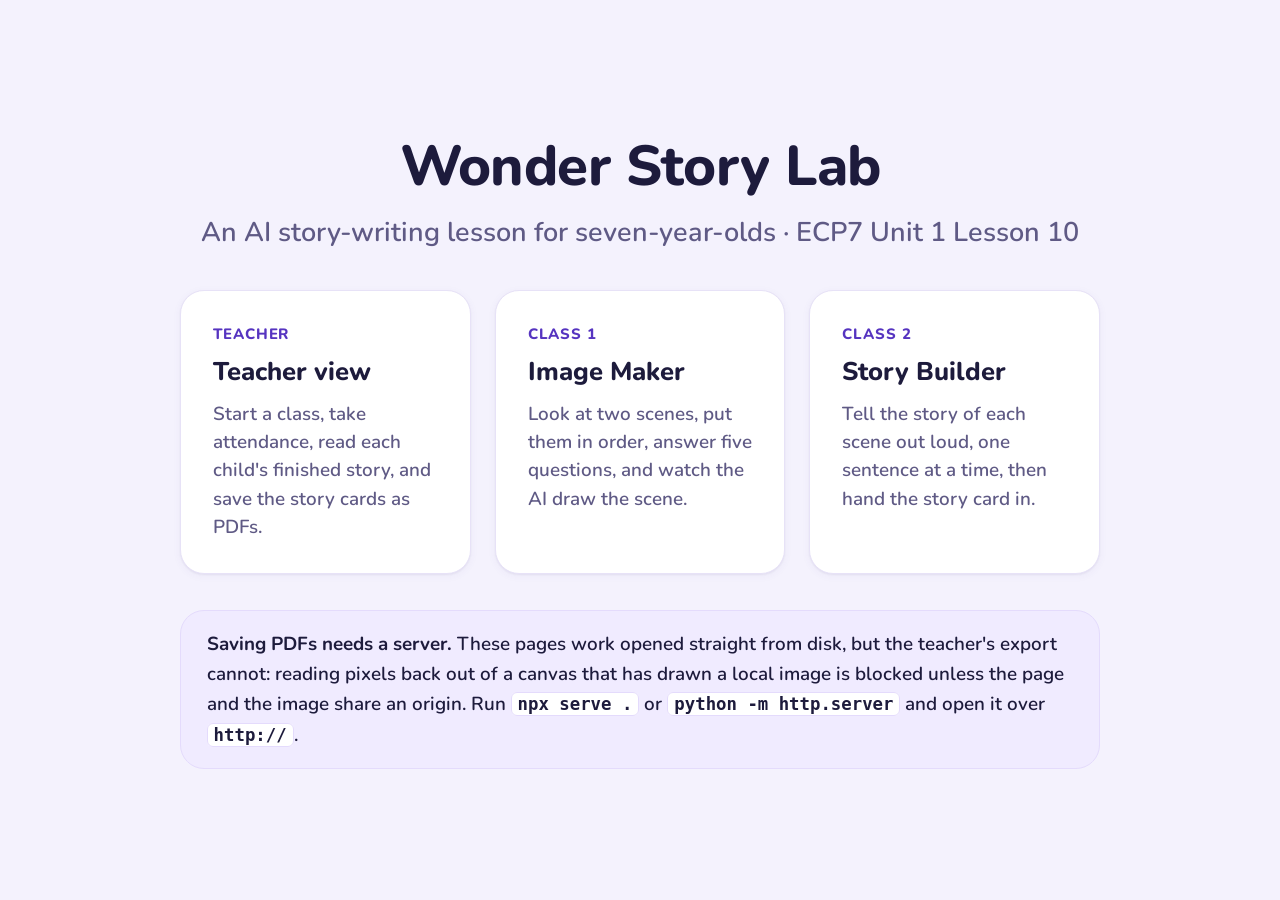
==== index.html @ 04cdf89e "Add a landing page The repository root had no index, so a static host would answer the bare URL with" ====
<!DOCTYPE html>
<html lang="en">
<head>
<meta charset="UTF-8">
<meta name="viewport" content="width=device-width, initial-scale=1, viewport-fit=cover">
<title>Wonder Story Lab</title>
<link rel="stylesheet" href="wsl-core.css">
<style>
/* A way in, not a screen of the lesson - so it keeps to the design system's
   tokens and adds nothing to it. */
.home {
  display: grid;
  place-content: center;
  gap: clamp(24px, 4vh, 44px);
  min-height: 100dvh;
  padding: clamp(28px, 5vw, 64px);
}
.home-head { text-align: center; display: grid; gap: 10px; }
.home-title {
  font-family: var(--font-display);
  font-size: clamp(34px, 4.4vw, 58px);
  font-weight: 800;
  color: var(--ink);
}
.home-sub {
  font-family: var(--font-body);
  font-size: var(--fs-read);
  font-weight: 600;
  color: var(--ink-2);
}
.home-grid {
  display: grid;
  grid-template-columns: repeat(auto-fit, minmax(min(100%, 260px), 1fr));
  gap: clamp(16px, 2vw, 24px);
  width: min(920px, 100%);
  margin-inline: auto;
}
.home-card {
  display: grid;
  align-content: start;
  gap: 8px;
  padding: clamp(22px, 2.6vw, 32px);
  border-radius: var(--r-lg);
  background: var(--surface);
  border: 1.5px solid var(--line);
  box-shadow: var(--sh-1);
  text-decoration: none;
  transition: all var(--dur-2) var(--ease);
}
.home-card:hover {
  transform: translateY(-3px);
  border-color: var(--brand);
  box-shadow: var(--sh-2), 0 0 20px rgba(124, 91, 230, .18);
}
.home-card-tag {
  font-family: var(--font-body);
  font-size: var(--fs-micro);
  font-weight: 800;
  letter-spacing: .06em;
  text-transform: uppercase;
  color: var(--brand-strong);
}
.home-card-name {
  font-family: var(--font-display);
  font-size: clamp(22px, 2vw, 28px);
  font-weight: 800;
  color: var(--ink);
}
.home-card-note {
  font-family: var(--font-body);
  font-size: var(--fs-sm);
  font-weight: 600;
  line-height: 1.5;
  color: var(--ink-2);
}
.home-note {
  width: min(920px, 100%);
  margin-inline: auto;
  padding: clamp(16px, 2vh, 22px) clamp(20px, 2vw, 28px);
  border-radius: var(--r-lg);
  background: var(--brand-soft);
  border: 1.5px solid var(--brand-tint);
  font-family: var(--font-body);
  font-size: var(--fs-sm);
  font-weight: 600;
  line-height: 1.6;
  color: var(--ink);
}
.home-note code {
  font-family: ui-monospace, "Cascadia Mono", Menlo, monospace;
  font-size: .92em;
  padding: 1px 6px;
  border-radius: 6px;
  background: var(--surface);
  border: 1px solid var(--brand-tint);
}
</style>
</head>
<body>

<main class="home">
  <header class="home-head">
    <h1 class="home-title">Wonder Story Lab</h1>
    <p class="home-sub">An AI story-writing lesson for seven-year-olds &middot; ECP7 Unit 1 Lesson 10</p>
  </header>

  <div class="home-grid">
    <a class="home-card" href="teacher.html">
      <span class="home-card-tag">Teacher</span>
      <span class="home-card-name">Teacher view</span>
      <span class="home-card-note">Start a class, take attendance, read each child's finished
        story, and save the story cards as PDFs.</span>
    </a>

    <a class="home-card" href="student.html">
      <span class="home-card-tag">Class 1</span>
      <span class="home-card-name">Image Maker</span>
      <span class="home-card-note">Look at two scenes, put them in order, answer five questions,
        and watch the AI draw the scene.</span>
    </a>

    <a class="home-card" href="student.html#storyBuilder">
      <span class="home-card-tag">Class 2</span>
      <span class="home-card-name">Story Builder</span>
      <span class="home-card-note">Tell the story of each scene out loud, one sentence at a time,
        then hand the story card in.</span>
    </a>
  </div>

  <p class="home-note">
    <strong>Saving PDFs needs a server.</strong> These pages work opened straight from
    disk, but the teacher's export cannot: reading pixels back out of a canvas that has
    drawn a local image is blocked unless the page and the image share an origin. Run
    <code>npx serve .</code> or <code>python -m http.server</code> and open it over
    <code>http://</code>.
  </p>
</main>

</body>
</html>
---- wsl-core.css ----
/* =============================================================================
   WONDER STORY LAB - shared design system
   Loaded by both teacher.html and student.html. Edit here once; both follow.
   ========================================================================== */
/* =============================================================================
   Self-hosted webfonts (Baloo 2 + Nunito, latin / latin-ext).
   Bundled rather than loaded from a CDN so classroom tablets render the same
   typography even if the network drops mid-lesson.
   ========================================================================== */
@font-face {
  font-family: "Baloo 2";
  font-style: normal;
  font-weight: 600;
  font-display: swap;
  src: url("assets/fonts/baloo-2-600-latin-ext.woff2") format("woff2");
  unicode-range: U+0100-02BA, U+02BD-02C5, U+02C7-02CC, U+02CE-02D7, U+02DD-02FF, U+0304, U+0308, U+0329, U+1D00-1DBF, U+1E00-1E9F, U+1EF2-1EFF, U+2020, U+20A0-20AB, U+20AD-20C0, U+2113, U+2C60-2C7F, U+A720-A7FF;
}
@font-face {
  font-family: "Baloo 2";
  font-style: normal;
  font-weight: 600;
  font-display: swap;
  src: url("assets/fonts/baloo-2-600-latin.woff2") format("woff2");
  unicode-range: U+0000-00FF, U+0131, U+0152-0153, U+02BB-02BC, U+02C6, U+02DA, U+02DC, U+0304, U+0308, U+0329, U+2000-206F, U+20AC, U+2122, U+2191, U+2193, U+2212, U+2215, U+FEFF, U+FFFD;
}
@font-face {
  font-family: "Baloo 2";
  font-style: normal;
  font-weight: 700;
  font-display: swap;
  src: url("assets/fonts/baloo-2-700-latin-ext.woff2") format("woff2");
  unicode-range: U+0100-02BA, U+02BD-02C5, U+02C7-02CC, U+02CE-02D7, U+02DD-02FF, U+0304, U+0308, U+0329, U+1D00-1DBF, U+1E00-1E9F, U+1EF2-1EFF, U+2020, U+20A0-20AB, U+20AD-20C0, U+2113, U+2C60-2C7F, U+A720-A7FF;
}
@font-face {
  font-family: "Baloo 2";
  font-style: normal;
  font-weight: 700;
  font-display: swap;
  src: url("assets/fonts/baloo-2-700-latin.woff2") format("woff2");
  unicode-range: U+0000-00FF, U+0131, U+0152-0153, U+02BB-02BC, U+02C6, U+02DA, U+02DC, U+0304, U+0308, U+0329, U+2000-206F, U+20AC, U+2122, U+2191, U+2193, U+2212, U+2215, U+FEFF, U+FFFD;
}
@font-face {
  font-family: "Baloo 2";
  font-style: normal;
  font-weight: 800;
  font-display: swap;
  src: url("assets/fonts/baloo-2-800-latin-ext.woff2") format("woff2");
  unicode-range: U+0100-02BA, U+02BD-02C5, U+02C7-02CC, U+02CE-02D7, U+02DD-02FF, U+0304, U+0308, U+0329, U+1D00-1DBF, U+1E00-1E9F, U+1EF2-1EFF, U+2020, U+20A0-20AB, U+20AD-20C0, U+2113, U+2C60-2C7F, U+A720-A7FF;
}
@font-face {
  font-family: "Baloo 2";
  font-style: normal;
  font-weight: 800;
  font-display: swap;
  src: url("assets/fonts/baloo-2-800-latin.woff2") format("woff2");
  unicode-range: U+0000-00FF, U+0131, U+0152-0153, U+02BB-02BC, U+02C6, U+02DA, U+02DC, U+0304, U+0308, U+0329, U+2000-206F, U+20AC, U+2122, U+2191, U+2193, U+2212, U+2215, U+FEFF, U+FFFD;
}
@font-face {
  font-family: "Nunito";
  font-style: normal;
  font-weight: 400;
  font-display: swap;
  src: url("assets/fonts/nunito-400-latin-ext.woff2") format("woff2");
  unicode-range: U+0100-02BA, U+02BD-02C5, U+02C7-02CC, U+02CE-02D7, U+02DD-02FF, U+0304, U+0308, U+0329, U+1D00-1DBF, U+1E00-1E9F, U+1EF2-1EFF, U+2020, U+20A0-20AB, U+20AD-20C0, U+2113, U+2C60-2C7F, U+A720-A7FF;
}
@font-face {
  font-family: "Nunito";
  font-style: normal;
  font-weight: 400;
  font-display: swap;
  src: url("assets/fonts/nunito-400-latin.woff2") format("woff2");
  unicode-range: U+0000-00FF, U+0131, U+0152-0153, U+02BB-02BC, U+02C6, U+02DA, U+02DC, U+0304, U+0308, U+0329, U+2000-206F, U+20AC, U+2122, U+2191, U+2193, U+2212, U+2215, U+FEFF, U+FFFD;
}
@font-face {
  font-family: "Nunito";
  font-style: normal;
  font-weight: 600;
  font-display: swap;
  src: url("assets/fonts/nunito-600-latin-ext.woff2") format("woff2");
  unicode-range: U+0100-02BA, U+02BD-02C5, U+02C7-02CC, U+02CE-02D7, U+02DD-02FF, U+0304, U+0308, U+0329, U+1D00-1DBF, U+1E00-1E9F, U+1EF2-1EFF, U+2020, U+20A0-20AB, U+20AD-20C0, U+2113, U+2C60-2C7F, U+A720-A7FF;
}
@font-face {
  font-family: "Nunito";
  font-style: normal;
  font-weight: 600;
  font-display: swap;
  src: url("assets/fonts/nunito-600-latin.woff2") format("woff2");
  unicode-range: U+0000-00FF, U+0131, U+0152-0153, U+02BB-02BC, U+02C6, U+02DA, U+02DC, U+0304, U+0308, U+0329, U+2000-206F, U+20AC, U+2122, U+2191, U+2193, U+2212, U+2215, U+FEFF, U+FFFD;
}
@font-face {
  font-family: "Nunito";
  font-style: normal;
  font-weight: 700;
  font-display: swap;
  src: url("assets/fonts/nunito-700-latin-ext.woff2") format("woff2");
  unicode-range: U+0100-02BA, U+02BD-02C5, U+02C7-02CC, U+02CE-02D7, U+02DD-02FF, U+0304, U+0308, U+0329, U+1D00-1DBF, U+1E00-1E9F, U+1EF2-1EFF, U+2020, U+20A0-20AB, U+20AD-20C0, U+2113, U+2C60-2C7F, U+A720-A7FF;
}
@font-face {
  font-family: "Nunito";
  font-style: normal;
  font-weight: 700;
  font-display: swap;
  src: url("assets/fonts/nunito-700-latin.woff2") format("woff2");
  unicode-range: U+0000-00FF, U+0131, U+0152-0153, U+02BB-02BC, U+02C6, U+02DA, U+02DC, U+0304, U+0308, U+0329, U+2000-206F, U+20AC, U+2122, U+2191, U+2193, U+2212, U+2215, U+FEFF, U+FFFD;
}
@font-face {
  font-family: "Nunito";
  font-style: normal;
  font-weight: 800;
  font-display: swap;
  src: url("assets/fonts/nunito-800-latin-ext.woff2") format("woff2");
  unicode-range: U+0100-02BA, U+02BD-02C5, U+02C7-02CC, U+02CE-02D7, U+02DD-02FF, U+0304, U+0308, U+0329, U+1D00-1DBF, U+1E00-1E9F, U+1EF2-1EFF, U+2020, U+20A0-20AB, U+20AD-20C0, U+2113, U+2C60-2C7F, U+A720-A7FF;
}
@font-face {
  font-family: "Nunito";
  font-style: normal;
  font-weight: 800;
  font-display: swap;
  src: url("assets/fonts/nunito-800-latin.woff2") format("woff2");
  unicode-range: U+0000-00FF, U+0131, U+0152-0153, U+02BB-02BC, U+02C6, U+02DA, U+02DC, U+0304, U+0308, U+0329, U+2000-206F, U+20AC, U+2122, U+2191, U+2193, U+2212, U+2215, U+FEFF, U+FFFD;
}

/* ---------------------------------------------------------------- 1. TOKENS */
:root {
  /* Surfaces */
  --bg:            #F4F2FD;
  --bg-deep:       #ECE7FA;
  --surface:       #FFFFFF;
  --surface-2:     #FAF9FF;
  --surface-3:     #F3F0FE;
  --line:          #E7E2F7;
  --line-strong:   #D5CCF0;

  /* Brand + accents (one primary, two accents — nothing else) */
  --brand:         #6C4BD8;
  --brand-strong:  #5634C0;
  --brand-deep:    #3E2494;
  --brand-soft:    #F0EBFF;
  --brand-tint:    #E4DBFC;
  /* Intro "Start Creating" energy — magenta → violet → royal blue */
  /* Same pink -> violet -> blue journey, but translucent so the star-dusted
     canvas and the night bar read through instead of the button sitting on
     top of them. Values are deepened because white text on the old #FF4FA3
     stop measured 2.99:1; these stops clear 4.5:1 on both light and dark. */
  /* Tuned to assets/next_button.png: a soft lavender-violet pill rather than a
     saturated block. Stops stay at or below #7C5BE6 because white label text
     drops under 4.5:1 on anything lighter. */
  --brand-grad:    linear-gradient(105deg,
                     rgba(124, 91, 230, .95) 0%,
                     rgba(108, 75, 216, .95) 45%,
                     rgba(86, 52, 192, .96) 100%);
  --brand-grad-soft: linear-gradient(105deg,
                     rgba(140, 108, 240, .96) 0%,
                     rgba(124, 91, 230, .96) 45%,
                     rgba(100, 66, 208, .97) 100%);
  --brand-grad-glass: linear-gradient(105deg,
                     rgba(255, 116, 192, .40) 0%,
                     rgba(196, 126, 255, .38) 36%,
                     rgba(142, 124, 255, .38) 66%,
                     rgba(96, 156, 255, .40) 100%);
  --magic-border:  rgba(255, 255, 255, .78);
  /* A filled button is edged in its own darkest stop rather than a white rim: the
     white read as a separate outline sitting on top of the colour. */
  --edge-brand:    #4A2BA8;
  --edge-mint:     #0A7A66;
  --edge-rose:     #A82A55;
  --edge-grey:     #4E4E66;
  --edge-grey-hi:  #66668A;
  --magic-glow:    0 0 18px rgba(140, 108, 240, .34), 0 0 34px rgba(124, 91, 230, .22);

  --mint:          #12AE92;
  --mint-soft:     #E2F7F2;
  --sun:           #E9930B;
  --sun-soft:      #FFF3DC;
  --rose:          #E4557F;
  --rose-soft:     #FDECF1;

  /* Night sky — carried over from the cover illustration so the intro and the
     lesson screens read as one world. Used for app chrome only. */
  --night:         #1B1149;
  --night-2:       #251A5E;
  --night-ink:     #EDE7FF;
  --night-ink-2:   rgba(237, 231, 255, .70);
  --night-line:    rgba(255, 255, 255, .13);
  --night-fill:    rgba(255, 255, 255, .08);
  --lantern:       #FFD79A;

  /* A hand-placed star field. Reused by the top bar and the canvas. */
  --stars:
    radial-gradient(1.6px 1.6px at 6%  32%, rgba(255,255,255,.85), transparent),
    radial-gradient(1.1px 1.1px at 14% 68%, rgba(255,255,255,.55), transparent),
    radial-gradient(1.3px 1.3px at 23% 22%, rgba(255,244,214,.75), transparent),
    radial-gradient(1px   1px   at 31% 78%, rgba(255,255,255,.45), transparent),
    radial-gradient(1.5px 1.5px at 42% 40%, rgba(255,255,255,.70), transparent),
    radial-gradient(1px   1px   at 52% 74%, rgba(214,206,255,.55), transparent),
    radial-gradient(1.4px 1.4px at 61% 26%, rgba(255,255,255,.72), transparent),
    radial-gradient(1.1px 1.1px at 69% 60%, rgba(255,244,214,.55), transparent),
    radial-gradient(1.6px 1.6px at 78% 36%, rgba(255,255,255,.80), transparent),
    radial-gradient(1px   1px   at 86% 70%, rgba(255,255,255,.45), transparent),
    radial-gradient(1.2px 1.2px at 93% 28%, rgba(214,206,255,.65), transparent),
    radial-gradient(1px   1px   at 97% 58%, rgba(255,255,255,.40), transparent);

  /* Ink */
  --ink:           #1D1B3C;
  --ink-2:         #5F5A85;
  --ink-3:         #918CB4;
  --ink-on-brand:  #FFFFFF;

  /* Glass — translucent surfaces over the tinted, star-dusted canvas.
     Stays light, so dark ink keeps its contrast; the border and the top
     highlight are what give the pane its edge. */
  --glass:        rgba(255, 255, 255, .74);
  --glass-strong: rgba(255, 255, 255, .86);
  --glass-quiet:  rgba(255, 255, 255, .52);
  --glass-line:   rgba(255, 255, 255, .85);
  --glass-hi:     inset 0 1px 0 rgba(255, 255, 255, .92);
  --blur:         blur(22px) saturate(180%);
  --blur-sm:      blur(12px) saturate(160%);

  /* Elevation */
  --sh-1: 0 1px 2px rgba(29,27,60,.05), 0 2px 8px rgba(76,58,150,.05);
  --sh-2: 0 2px 4px rgba(29,27,60,.04), 0 12px 28px rgba(76,58,150,.09);
  --sh-3: 0 8px 16px rgba(29,27,60,.06), 0 28px 64px rgba(45,30,110,.18);
  --sh-brand: 0 4px 12px rgba(196, 91, 232, .30), 0 10px 26px rgba(59, 123, 255, .22);
  --ring: 0 0 0 3px rgba(196, 91, 232, .30);

  /* What the card tray occupies on Sequence: its padding plus a square card.
     Finalize reserves the same, so both screens give their slots exactly the same
     height and the pictures come out identical. */
  --tray-h: calc(clamp(168px, 26vh, 240px) + 2 * var(--s-4));

  /* The height of a decision button - action bars and the speech sheet share it,
     and the sheet's round mic matches it so the pair sits level. */
  --action-btn-h: 66px;

  /* Radius */
  --r-xs: 10px;
  --r-sm: 14px;
  --r-md: 18px;
  --r-lg: 24px;
  --r-xl: 30px;
  --r-pill: 999px;

  /* Space (8pt) */
  --s-1: 4px;  --s-2: 8px;  --s-3: 12px; --s-4: 16px;
  --s-5: 20px; --s-6: 24px; --s-7: 32px; --s-8: 40px; --s-9: 56px;

  /* Type */
  /* One family across the UI, matching the Figma intro. --font-display is kept
     as an alias so any future rule that reaches for it still lands on Nunito. */
  --font-display: "Nunito", "Segoe UI", system-ui, -apple-system, sans-serif;
  --font-body: "Nunito", "Segoe UI", system-ui, -apple-system, sans-serif;
  /* Two scales, because two audiences share this screen.
     CHROME (--fs-micro / --fs-sm) is navigation and teacher-facing chrome.
     CHILD  (--fs-body and up) is anything a 7-year-old has to read or tap;
     early-reader guidance puts that floor at 18px, and --fs-read carries the
     text the child wrote themselves, which is the whole point of the lesson. */
  --fs-micro: clamp(14px, .22vw + 13px, 15px);
  --fs-sm:    clamp(17px, .30vw + 15px, 19px);
  --fs-body:  clamp(21px, .42vw + 18px, 24px);
  --fs-read:  clamp(24px, .55vw + 20px, 28px);
  --fs-lg:    clamp(23px, .45vw + 20px, 26px);
  --fs-h3:    clamp(22px, .55vw + 18px, 26px);
  --fs-h2:    clamp(26px, .90vw + 19px, 34px);
  --fs-h1:    clamp(30px, 1.30vw + 20px, 44px);

  /* Layout */
  --topbar-h: 62px;
  --foot-h: 98px;
  --page-max: 1320px;
  --page-pad: clamp(16px, 2.4vw, 34px);

  /* Motion */
  --ease: cubic-bezier(.22,.68,.36,1);
  --dur-1: 140ms;
  --dur-2: 240ms;
  --dur-3: 420ms;
}

/* ------------------------------------------------------- 2. RESET / BASE */
*, *::before, *::after { box-sizing: border-box; }
* { margin: 0; padding: 0; }

html, body { height: 100%; }

body {
  font-family: var(--font-body);
  font-size: var(--fs-body);
  line-height: 1.5;
  color: var(--ink);
  background: var(--bg);
  -webkit-font-smoothing: antialiased;
  text-rendering: optimizeLegibility;
  overflow: hidden;
  overscroll-behavior: none;
}

h1, h2, h3, h4 {
  font-family: var(--font-body);
  font-weight: 700;
  line-height: 1.28;
  letter-spacing: -.01em;
  color: var(--ink);
}
h1 { font-size: var(--fs-h1); }
h2 { font-size: var(--fs-h2); }
h3 { font-size: var(--fs-h3); }

p { color: var(--ink-2); }
img { display: block; max-width: 100%; }
button, input, textarea, select { font: inherit; color: inherit; }
button { background: none; border: 0; cursor: pointer; }
button:disabled { cursor: not-allowed; }
ul { list-style: none; }

:focus-visible {
  outline: 3px solid var(--brand);
  outline-offset: 2px;
  border-radius: 6px;
}

/* Scrollbars — quiet, tablet friendly */
.scroll-y, .panel-body, .sentence-list {
  overflow-y: auto;
  overscroll-behavior: contain;
  -webkit-overflow-scrolling: touch;
}
.scroll-y::-webkit-scrollbar,
.panel-body::-webkit-scrollbar,
.sentence-list::-webkit-scrollbar { width: 10px; }
.scroll-y::-webkit-scrollbar-track,
.panel-body::-webkit-scrollbar-track,
.sentence-list::-webkit-scrollbar-track { background: transparent; }
.scroll-y::-webkit-scrollbar-thumb,
.panel-body::-webkit-scrollbar-thumb,
.sentence-list::-webkit-scrollbar-thumb {
  background: var(--brand-tint);
  border: 3px solid transparent;
  border-radius: var(--r-pill);
  background-clip: padding-box;
}
.scroll-y::-webkit-scrollbar-thumb:hover { background: var(--line-strong); background-clip: padding-box; }

/* ----------------------------------------------------------- 3. APP SHELL */
/* The canvas keeps a memory of the cover: night bleeding down from the top bar
   and a faint dusting of stars, resolving into daylight where the work happens. */
.app {
  position: relative;
  display: grid;
  grid-template-rows: var(--topbar-h) 1fr;
  height: 100dvh;
  background:
    linear-gradient(180deg, rgba(255, 255, 255, .78) 0%, rgba(255, 255, 255, .30) 14%, transparent 32%),
    radial-gradient(1100px 320px at 50% -6%, rgba(206, 190, 252, .38), transparent 72%),
    radial-gradient(900px 520px at 12% -6%,  rgba(124, 92, 230, .16), transparent 62%),
    radial-gradient(760px 480px at 96% 12%,  rgba(18, 174, 146, .10), transparent 60%),
    radial-gradient(820px 560px at 50% 108%, rgba(228, 85, 127, .07), transparent 62%),
    var(--bg);
}
.topbar, .stage { position: relative; z-index: 1; }

/* --- Top bar ------------------------------------------------------------- */
.topbar {
  position: relative;
  z-index: 60;
  display: grid;
  grid-template-columns: minmax(0, 1fr) auto minmax(0, 1fr);
  align-items: center;
  gap: var(--s-4);
  padding: 0 var(--page-pad);
  /* Literally the same surface: the bar paints nothing, so the canvas gradient
     runs straight through it and only the shadow marks the edge.
     No backdrop-filter here — it would clip the active tab's glow. */
  background: transparent;
  box-shadow:
    0 6px 16px -12px rgba(45, 30, 110, .28),
    0 18px 40px -28px rgba(45, 30, 110, .22);
}

/* Welcome + Presentation run full bleed with no app chrome. */
.app.is-immersive { grid-template-rows: 1fr; }
.app.is-immersive .topbar { display: none; }

.brand { display: flex; align-items: center; gap: 12px; min-width: 0; }
.brand-mark {
  display: block;
  width: 44px;
  height: 44px;
  flex: none;
  object-fit: contain;
  filter: drop-shadow(0 3px 8px rgba(233, 147, 11, .34));
}
.brand-name {
  font-family: var(--font-body);
  font-weight: 800;
  font-size: clamp(19px, .55vw + 15px, 24px);
  color: var(--brand-deep);
  white-space: nowrap;
  overflow: hidden;
  text-overflow: ellipsis;
}

/* Segmented class navigation */
.nav-tabs {
  display: flex;
  gap: 2px;
  padding: 4px;
  border-radius: var(--r-pill);
  background: var(--surface-3);
  border: 1px solid var(--line);
}
.nav-tab {
  padding: 8px 18px;
  border-radius: var(--r-pill);
  font-size: var(--fs-sm);
  font-weight: 700;
  color: var(--ink-2);
  white-space: nowrap;
  transition: color var(--dur-1) var(--ease), background var(--dur-1) var(--ease);
}
.tab-sub { }
.nav-tab:hover { color: var(--brand); background: rgba(255, 255, 255, .8); }
.nav-tab.on {
  color: #fff;
  background: var(--brand-grad);
  border-color: transparent;
  box-shadow:
    inset 0 1px 0 rgba(255, 255, 255, .30),
    0 2px 8px rgba(108, 75, 216, .26),
    0 0 18px rgba(124, 91, 230, .24);
}

.topbar-end {
  display: flex;
  align-items: center;
  justify-content: flex-end;
  gap: var(--s-3);
  min-width: 0;
}
.icon-btn {
  display: grid;
  place-items: center;
  width: 46px; height: 46px;
  flex: none;
  border-radius: 14px;
  background: var(--brand-soft);
  border: 1.5px solid var(--brand-tint);
  box-shadow: var(--glass-hi), 0 2px 8px rgba(108, 75, 216, .12);
  font-size: 20px;
  color: var(--brand-strong);
  transition: background var(--dur-1) var(--ease), transform var(--dur-1) var(--ease),
              box-shadow var(--dur-1) var(--ease);
}
.icon-btn:hover { background: var(--brand-tint); transform: translateY(-1px); box-shadow: var(--glass-hi), 0 4px 14px rgba(108, 75, 216, .22); }

/* 3D colorful SVG icons (Magical UI style reference) */
.ico {
  display: block;
  width: 1.25em;
  height: 1.25em;
  flex: none;
  overflow: visible;
  filter: drop-shadow(0 2px 4px rgba(60, 40, 120, .18));
}
.ico-lg { width: 1.5em; height: 1.5em; }
.prompt-icon .ico { width: 72%; height: 72%; }
.result-icon .ico { width: 40px; height: 40px; }
.empty-icon .ico { width: 36px; height: 36px; }
.hint-icon .ico { width: 28px; height: 28px; }
.panel-title .ico,
.paragraph-box h3 .ico { width: 32px; height: 32px; }
.observe-block h3 .ico { width: 30px; height: 30px; }
.btn .ico { width: 24px; height: 24px; }
.icon-btn .ico { width: 26px; height: 26px; }
/* Proportional, so the glyph keeps its weight as the button scales. The wrapper
   carries the percentage: on the <svg> it resolves against the wrapper, which is
   itself sized by the svg, and the span ends up stretched full width. */
.mic-button > [data-icon] {
  display: grid;
  place-items: center;
  width: 48%;
  height: 48%;
}
.mic-button .ico { width: 100%; height: 100%; filter: drop-shadow(0 2px 6px rgba(0,0,0,.25)); }
.star-field .star .ico {
  width: clamp(26px, 2.4vw, 36px);
  height: clamp(26px, 2.4vw, 36px);
  filter: drop-shadow(0 0 8px rgba(255, 214, 120, .55));
}
.brand-mark .ico { width: 20px; height: 20px; }

/* Lantern light — the warm accent from the cover illustration. */
/* Matches the speaker button: same height, same corner radius. */
.lesson-tag {
  display: inline-flex;
  align-items: center;
  min-height: 46px;
  padding: 0 18px;
  border-radius: 14px;
  background: var(--brand-soft);
  color: var(--brand-strong);
  border: 1.5px solid var(--brand-tint);
  box-shadow: var(--glass-hi), 0 2px 8px rgba(108, 75, 216, .12);
  font-size: var(--fs-micro);
  font-weight: 800;
  letter-spacing: .02em;
  white-space: nowrap;
}

/* --- Stage / screens ----------------------------------------------------- */
.stage { position: relative; min-height: 0; }

.screen {
  position: absolute;
  inset: 0;
  display: none;
  grid-template-rows: 1fr auto;
  min-height: 0;
}
.screen.on { display: grid; }
.screen.on > * { animation: screen-in var(--dur-3) var(--ease) both; }

@keyframes screen-in {
  from { opacity: 0; transform: translateY(10px); }
  to   { opacity: 1; transform: none; }
}

.screen-inner {
  display: flex;
  flex-direction: column;
  gap: var(--s-5);
  width: 100%;
  max-width: var(--page-max);
  margin: 0 auto;
  padding: clamp(22px, 2.8vw, 38px) var(--page-pad) 0;
  min-height: 0;
}
.screen-inner.narrow { max-width: 1020px; }

/* --- Screen header ------------------------------------------------------- */
/* Centred page header: step chip, title, then the instruction. */
.screen-head {
  display: flex;
  flex-direction: column;
  align-items: center;
  gap: 12px;
  padding-bottom: clamp(4px, 1vw, 12px);
  flex: none;
  text-align: center;
}
/* Centred in the action bar, so the buttons on either side cannot push it
   off-centre. */
.screen-foot .steps {
  position: absolute;
  left: 50%;
  transform: translateX(-50%);
}
.screen-head-copy { min-width: 0; text-align: center; }
.eyebrow {
  display: inline-block;
  margin-bottom: 6px;
  font-size: var(--fs-micro);
  font-weight: 800;
  letter-spacing: .10em;
  text-transform: uppercase;
  color: var(--brand);
}
.screen-head h1 { margin-bottom: 4px; }
.lede { font-size: var(--fs-body); color: var(--ink-2); max-width: 62ch;
  max-width: 56ch;
  margin-inline: auto;
}

/* Step indicator — replaces the old floating step bubble */
.steps {
  display: flex;
  align-items: center;
  gap: 6px;
  flex: none;
  padding: 7px 8px 7px 14px;
  border-radius: var(--r-pill);
  background: var(--glass);
  backdrop-filter: var(--blur-sm);
  -webkit-backdrop-filter: var(--blur-sm);
  border: 1px solid var(--glass-line);
  box-shadow: var(--glass-hi), var(--sh-1);
}
/* Names the activity, so the dots are not the only cue for where the child is. */
.steps-label {
  font-size: var(--fs-sm);
  font-weight: 800;
  letter-spacing: .01em;
  color: var(--brand-strong);
  white-space: nowrap;
  margin-right: 6px;
}
.step-dot {
  width: 9px; height: 9px;
  padding: 0;
  border: 0;
  border-radius: 50%;
  background: var(--brand-tint);
  transition: all var(--dur-2) var(--ease);
}
.steps.is-nav { padding-right: 12px; }

/* The dots say where you are; the arrows are how you move. Same round button as
   the sequencing swap, a size down so the indicator stays the centre of the
   group rather than the thing between two buttons. */
.scene-nav {
  display: flex;
  align-items: center;
  gap: clamp(8px, 1vw, 14px);
  flex: none;
}
/* On the card it is the loudest thing about the scene, so it takes the brand
   fill outright, and it stands as tall as the arrows either side of it - three
   controls of one height read as one control. */
.write-scene-card .steps.is-nav {
  min-height: clamp(42px, 3.4vw, 52px);
  padding: 0 16px 0 20px;
  background: var(--brand-grad);
  border: 2px solid var(--edge-brand);
  box-shadow: var(--sh-1);
}
.write-scene-card .steps.is-nav .steps-label { color: var(--ink-on-brand); }
/* The dots have to carry on a violet ground, so they become white rather than
   the brand colour they use against the footer's glass. */
.write-scene-card .steps.is-nav .step-dot { background: rgba(255, 255, 255, .38); }
.write-scene-card .steps.is-nav .step-dot.on {
  background: #FFFFFF;
  box-shadow: 0 0 10px rgba(255, 255, 255, .6);
}
.scene-arrow {
  display: grid;
  place-items: center;
  width: clamp(42px, 3.4vw, 52px);
  height: clamp(42px, 3.4vw, 52px);
  flex: none;
  border-radius: 50%;
  background: var(--surface);
  border: 2px solid var(--brand-tint);
  box-shadow: var(--sh-1);
  color: var(--brand);
  cursor: pointer;
  transition: all var(--dur-2) var(--ease);
}
.scene-arrow:hover:not(:disabled) {
  background: var(--brand-soft);
  border-color: var(--brand);
  transform: scale(1.06);
  box-shadow: var(--sh-2), 0 0 18px rgba(124, 92, 230, .22);
}
.scene-arrow:disabled { opacity: .3; cursor: default; }
.scene-arrow > [data-icon] { display: grid; place-items: center; }
.scene-arrow .ico { width: 56%; height: 56%; }

@media (max-width: 900px) {
  /* Narrow enough that the centred group and the primary action were touching. */
  .scene-nav { gap: 6px; }
  .scene-arrow { width: 40px; height: 40px; }
  .write-scene-card .steps.is-nav { min-height: 40px; }
  .steps.is-nav { padding-left: 10px; padding-right: 8px; }
  .steps.is-nav .steps-label { margin-right: 4px; }
}
@media (max-width: 800px) {
  /* Portrait tablet: the centred group and Next scene were 7px apart. */
  .scene-arrow { width: 36px; height: 36px; }
  .write-scene-card .steps.is-nav { min-height: 36px; }
  .screen-foot .scene-nav ~ .foot-actions .btn { padding: 0 24px; }
}
.step-dot.done { background: var(--brand); opacity: .45; }
.step-dot.on {
  width: 26px;
  border-radius: var(--r-pill);
  background: var(--brand-grad);
  box-shadow: 0 0 12px rgba(124, 92, 230, .55);
}

/* --- Screen body / footer ------------------------------------------------ */
.screen-body {
  flex: 1 1 auto;
  min-height: 0;
  /* Deliberately not a scroll box: overflow-y:auto also clips the x axis, which
     was slicing the card shadows. The dense panels inside scroll instead. */
  overflow: visible;
  padding-bottom: var(--s-3);
}

.screen-foot {
  position: relative;
  display: flex;
  align-items: center;
  justify-content: space-between;
  gap: var(--s-4);
  flex: none;
  min-height: var(--foot-h);
  padding: var(--s-3) 0;
  /* Nothing at all: the action bar is simply the bottom of the canvas. */
  background: transparent;
}
/* Back sits left, the forward action sits right — the same two anchor points
   on every screen. `margin-left: auto` keeps the primary action right even on
   screens that have no Back button. */
.screen-foot-inner {
  display: flex;
  align-items: center;
  gap: var(--s-4);
  width: 100%;
  max-width: var(--page-max);
  margin: 0 auto;
  /* Matches .screen-inner so Back and the primary action line up with the
     content columns above them. */
  padding-inline: var(--page-pad);
}
.foot-note {
  font-size: var(--fs-sm);
  font-weight: 700;
  color: var(--ink-3);
  min-width: 0;
  overflow: hidden;
  text-overflow: ellipsis;
  white-space: nowrap;
}
.foot-actions {
  display: flex;
  align-items: center;
  gap: var(--s-3);
  flex: none;
  margin-left: auto;
}

/* The forward action is the one control a 7-year-old must never miss, so the
   footer runs a size larger than buttons inside the content. */
/* The sheet's actions are the same decision as an action bar's, so they are the
   same size - a Done that is smaller in a popup than on the page reads as a
   different, lesser button. */
.screen-foot .btn,
.modal.is-sheet .btn,
.ai-actions .btn,
.btn.celebrate-go {
  min-height: var(--action-btn-h);
  padding: 0 34px;
  font-size: var(--fs-lg);
}
.screen-foot .btn.primary,
.modal.is-sheet .btn.primary,
.btn.celebrate-go { padding: 0 40px; }
@media (max-height: 820px) {
  .screen-foot .btn,
  .modal.is-sheet .btn,
  .ai-actions .btn,
  .btn.celebrate-go { padding: 0 30px; }
  .screen-foot .btn.primary,
  .modal.is-sheet .btn.primary { padding: 0 32px; }
}

/* Back matches the forward action's treatment - filled, ringed, lifted - and
   differs only in colour. Grey stops stay dark enough for white text: the
   lightest stop measures 4.6:1. */
.screen-foot .btn.ghost,
.modal-actions .btn.ghost,
.ai-actions .btn.ghost {
  color: #FFFFFF;
  background: linear-gradient(105deg,
    rgba(116, 116, 138, .95) 0%,
    rgba(94, 94, 114, .95) 45%,
    rgba(82, 82, 106, .96) 100%);
  border: 2px solid var(--edge-grey);
  backdrop-filter: var(--blur-sm);
  -webkit-backdrop-filter: var(--blur-sm);
  box-shadow:
    inset 0 1px 0 rgba(255, 255, 255, .34),
    inset 0 -1px 0 rgba(30, 30, 45, .22),
    0 4px 12px rgba(70, 70, 95, .22),
    0 12px 30px rgba(50, 50, 75, .16);
}
.screen-foot .btn.ghost:hover:not(:disabled),
.modal-actions .btn.ghost:hover:not(:disabled),
.ai-actions .btn.ghost:hover:not(:disabled) {
  color: #FFFFFF;
  background: linear-gradient(105deg,
    rgba(132, 132, 154, .96) 0%,
    rgba(110, 110, 130, .96) 45%,
    rgba(96, 96, 120, .97) 100%);
  /* Lifts with the fill, stays in the grey family: a violet rim on a grey button
     read as a different button lighting up. */
  border-color: var(--edge-grey-hi);
  box-shadow:
    inset 0 1px 0 rgba(255, 255, 255, .40),
    0 6px 18px rgba(70, 70, 95, .28),
    0 16px 38px rgba(50, 50, 75, .20),
    0 0 22px rgba(140, 140, 165, .30);
}

/* Buttons */
.btn {
  display: inline-flex;
  align-items: center;
  justify-content: center;
  gap: 8px;
  min-height: 48px;
  padding: 0 24px;
  border-radius: var(--r-pill);
  font-family: var(--font-body);
  font-size: var(--fs-body);
  font-weight: 700;
  letter-spacing: .005em;
  white-space: nowrap;
  transition: transform var(--dur-1) var(--ease), box-shadow var(--dur-1) var(--ease),
              background var(--dur-1) var(--ease), border-color var(--dur-1) var(--ease);
}
.btn:active:not(:disabled) { transform: translateY(1px) scale(.99); }

/* Primary: intro-style magic gradient (pink → violet → blue) + glass rim. */
.btn.primary {
  position: relative;
  color: var(--ink-on-brand);
  background: var(--brand-grad);
  border: 2px solid var(--edge-brand);
  box-shadow:
    inset 0 1px 0 rgba(255, 255, 255, .48),
    inset 0 -1px 0 rgba(255, 255, 255, .14),
    var(--sh-brand),
    var(--magic-glow);
}
.btn.primary:hover:not(:disabled) {
  transform: translateY(-1px);
  background: var(--brand-grad-soft);
  box-shadow:
    inset 0 1px 0 rgba(255, 255, 255, .55),
    inset 0 -1px 0 rgba(255, 255, 255, .18),
    0 6px 16px rgba(255, 79, 163, .28),
    0 14px 32px rgba(59, 123, 255, .26),
    0 0 40px rgba(196, 91, 232, .48);
}

.btn.ghost {
  color: var(--ink-2);
  background: var(--glass-strong);
  backdrop-filter: var(--blur-sm);
  -webkit-backdrop-filter: var(--blur-sm);
  border: 1.5px solid var(--glass-line);
  box-shadow: var(--glass-hi), var(--sh-1);
}
.btn.ghost:hover:not(:disabled) {
  color: var(--brand);
  border-color: rgba(196, 176, 250, .9);
  background: rgba(255, 255, 255, .96);
  box-shadow: var(--glass-hi), var(--sh-2), 0 0 18px rgba(124, 92, 230, .18);
}

/* A filled sibling of .btn.primary in the mint accent: same rim, same lift, same
   glow structure - only the hue differs, which is the whole point of a row of
   equal actions. */
.btn.mint {
  position: relative;
  color: var(--ink-on-brand);
  background: linear-gradient(105deg,
    rgba(45, 205, 176, .95) 0%,
    rgba(24, 182, 154, .95) 45%,
    rgba(13, 150, 126, .96) 100%);
  border: 2px solid var(--edge-mint);
  box-shadow:
    inset 0 1px 0 rgba(255, 255, 255, .48),
    inset 0 -1px 0 rgba(255, 255, 255, .14),
    0 4px 12px rgba(16, 168, 142, .30),
    0 10px 26px rgba(16, 168, 142, .22);
}
.btn.mint:hover:not(:disabled) {
  transform: translateY(-1px);
  box-shadow:
    inset 0 1px 0 rgba(255, 255, 255, .55),
    0 6px 16px rgba(16, 168, 142, .34),
    0 14px 32px rgba(16, 168, 142, .26),
    0 0 34px rgba(34, 199, 169, .40);
}

/* Rose: "go back and change your words" is its own kind of action, and sharing
   grey with Back made the two look like the same button in two places. */
.btn.rose {
  position: relative;
  color: var(--ink-on-brand);
  background: linear-gradient(105deg,
    rgba(238, 106, 143, .95) 0%,
    rgba(224, 78, 120, .95) 45%,
    rgba(198, 52, 96, .96) 100%);
  border: 2px solid var(--edge-rose);
  box-shadow:
    inset 0 1px 0 rgba(255, 255, 255, .48),
    inset 0 -1px 0 rgba(255, 255, 255, .14),
    0 4px 12px rgba(206, 60, 104, .30),
    0 10px 26px rgba(206, 60, 104, .22);
}
.btn.rose:hover:not(:disabled) {
  transform: translateY(-1px);
  box-shadow:
    inset 0 1px 0 rgba(255, 255, 255, .55),
    0 6px 16px rgba(206, 60, 104, .34),
    0 14px 32px rgba(206, 60, 104, .26),
    0 0 34px rgba(238, 106, 143, .40);
}

.btn.soft {
  color: var(--brand-strong);
  background: rgba(240, 235, 255, .78);
  backdrop-filter: var(--blur-sm);
  -webkit-backdrop-filter: var(--blur-sm);
  border: 1.5px solid var(--brand-tint);
  box-shadow: var(--glass-hi);
}
.btn.soft:hover:not(:disabled) {
  background: rgba(228, 219, 252, .92);
  box-shadow: var(--glass-hi), 0 0 20px rgba(124, 92, 230, .24);
}

/* Chevrons on the action bar: same optical weight as the label they sit with. */
.btn [data-icon="chevronLeft"],
.btn [data-icon="chevronRight"] { display: grid; place-items: center; }
.btn [data-icon="chevronLeft"] .ico,
.btn [data-icon="chevronRight"] .ico { width: 20px; height: 20px; }

.btn.lg { min-height: 56px; padding: 0 32px; font-size: var(--fs-lg); }
.btn.block { width: 100%; }

.btn:disabled {
  opacity: .45;
  filter: grayscale(.5);
  box-shadow: none;
}

/* Cards */
.card,
.glass {
  background: var(--glass);
  backdrop-filter: var(--blur);
  -webkit-backdrop-filter: var(--blur);
  border: 1px solid var(--glass-line);
  border-radius: var(--r-lg);
  box-shadow: var(--glass-hi), var(--sh-2);
}
.card-pad { padding: clamp(16px, 1.6vw, 24px); }

.panel {
  position: relative;
  display: flex;
  flex-direction: column;
  min-height: 0;
  background: var(--glass);
  backdrop-filter: var(--blur);
  -webkit-backdrop-filter: var(--blur);
  border: 1px solid var(--glass-line);
  border-radius: var(--r-lg);
  box-shadow: var(--glass-hi), var(--sh-2);
  overflow: hidden;
}
.panel-head {
  display: flex;
  align-items: center;
  justify-content: space-between;
  gap: var(--s-3);
  flex: none;
  padding: 14px clamp(16px, 1.6vw, 22px);
  background: linear-gradient(180deg, rgba(255,255,255,.62), rgba(255,255,255,.28));
}
.panel-title {
  display: flex;
  align-items: center;
  gap: 9px;
  font-family: var(--font-body);
  font-weight: 700;
  font-size: var(--fs-h3);
  color: var(--ink);
}
.panel-body { flex: 1 1 auto; min-height: 0; padding: clamp(14px, 1.5vw, 22px); }
.panel-body.no-scroll { overflow: visible; }
.panel-foot {
  flex: none;
  padding: 14px clamp(16px, 1.6vw, 22px);
  background: linear-gradient(180deg, rgba(255,255,255,.30), rgba(255,255,255,.62));
}

/* Pills */
.pill {
  display: inline-flex;
  align-items: center;
  gap: 5px;
  padding: 4px 11px;
  border-radius: var(--r-pill);
  font-size: var(--fs-micro);
  font-weight: 800;
  letter-spacing: .03em;
  background: var(--surface-3);
  color: var(--ink-2);
  border: 1px solid var(--line);
}
.pill.ai      { background: var(--brand-soft); color: var(--brand-strong); border-color: var(--brand-tint); }
.pill.mint    { background: var(--mint-soft);  color: #0B7D68;            border-color: #BCEBE1; }
.pill.sunny   { background: var(--sun-soft);   color: #9A5F02;            border-color: #F6DCAE; }
.pill.rose    { background: var(--rose-soft);  color: #B32E58;            border-color: #F7CBD9; }

/* Counter badge */
.counter {
  font-size: var(--fs-sm);
  font-weight: 800;
  color: var(--ink-2);
}
.counter b { color: var(--brand); }

/* Hint strip */
.hint {
  display: flex;
  align-items: center;
  gap: 10px;
  padding: 0;
  background: none;
  border: 0;
  color: var(--brand-strong);
  font-size: var(--fs-sm);
  font-weight: 700;
  max-width: 62ch;
}
.hint .hint-icon { display: grid; place-items: center; flex: none; }

/* Empty state */
.empty-state {
  display: grid;
  place-items: center;
  gap: 8px;
  padding: var(--s-8) var(--s-5);
  text-align: center;
  color: var(--ink-2);
}
.empty-state .empty-icon {
  display: grid; place-items: center;
  width: 60px; height: 60px;
  border-radius: 20px;
  background: var(--brand-soft);
  font-size: 26px;
}

/* --------------------------------------------------------- 5. SCENE MEDIA */
.scene-art {
  position: relative;
  aspect-ratio: 1 / 1;
  width: 100%;
  border-radius: var(--r-md);
  overflow: hidden;
  background: linear-gradient(160deg, #E9E3FB, #DCEEF7);
  isolation: isolate;
}
.scene-art > img {
  position: absolute;
  inset: 0;
  width: 100%; height: 100%;
  object-fit: cover;
  object-position: center;
  z-index: 1;
}
/* Sample scene assets (same files as Wonder-Story-Lab.html) — CSS fallback
   so the pictures still show if an <img> fails to paint. */
.scene-art.snowstorm,
.scene-art.snowman {
  background-position: center;
  background-size: cover;
  background-repeat: no-repeat;
}
.scene-art.snowstorm { background-image: url("assets/Base%20Image%201.jpg"); }
.scene-art.snowman   { background-image: url("assets/Base%20Image%202.jpg"); }
.scene-art.ai-lights { background: center / cover no-repeat url("assets/My%20Generated%20Scene_1.png"); }
.scene-art.ai-cave   { background: center / cover no-repeat url("assets/My%20Generated%20Scene_2.png"); }
.scene-art.ai-placeholder {
  display: grid;
  place-items: center;
  background: var(--brand-soft);
  border: 2px dashed var(--brand-tint);
}
.scene-art.ai-placeholder > img { object-fit: contain; padding: 14%; opacity: .9; }
/* In the tray the card has no padding, so the card's hover outline lands right on
   the dashed edge and the two read as a doubled border. The colour goes, not the
   border, so nothing shifts by 2px on hover. */
.scene-card:hover .scene-art.ai-placeholder { border-color: transparent; }

/* Scene card */
.scene-card {
  position: relative;
  display: flex;
  flex-direction: column;
  gap: 10px;
  padding: 10px;
  /* No backdrop-filter. A card filled by an opaque picture has nothing to blur,
     and the filtered layer was what broke the hover outline into pieces and left
     stray flashes of shadow beside the thumbnails. */
  background: var(--glass);
  /* Transparent at rest. The glass border and the white inset highlight together
     drew a 1px white line around every thumbnail; the border stays for geometry
     so hover has something to colour. */
  border: 1px solid transparent;
  border-radius: var(--r-lg);
  box-shadow: var(--sh-1);
  transition: transform var(--dur-2) var(--ease), box-shadow var(--dur-2) var(--ease),
              border-color var(--dur-2) var(--ease);
}
.scene-card.drag-source { cursor: grab; touch-action: none; }
.scene-card.drag-source:hover {
  transform: translateY(-3px);
  border-color: rgba(196, 176, 250, .9);
  /* --glass-hi is an opaque white 1px inset along the top edge; over a 1px border
     it wipes it out there, so the hover outline looked broken across the top.
     The lift and the glow carry the state without it. */
  box-shadow: var(--sh-2), 0 0 22px rgba(124, 92, 230, .22);
}
.scene-card.dragging { opacity: .32; }
.scene-card.selected { border-color: var(--brand); box-shadow: var(--sh-brand); }

/* One centred caption under the picture, now that the tag has moved onto it. */
.scene-meta {
  display: flex;
  flex-direction: column;
  align-items: center;
  gap: 4px;
  padding: 0 4px 4px;
  text-align: center;
}
.scene-meta h3 { font-size: var(--fs-body); font-weight: 700; }
.scene-meta p  { font-size: var(--fs-sm); color: var(--ink-2); }

.scene-tag.is-ai {
  background: linear-gradient(135deg, rgba(150, 118, 255, .96), rgba(108, 75, 216, .96));
  box-shadow: inset 0 1px 0 rgba(255, 255, 255, .34), 0 2px 12px rgba(108, 75, 216, .40);
}

/* Card label, pinned to the picture it names. Turns white + purple once the
   card has been placed in a slot, so the tray doubles as the checklist. */
/* One block for both badges. They were two blocks with the same numbers and came
   out 2px apart, because they sit at different depths and inherited different
   line-heights. Sharing the declaration makes drift impossible. */
.card-badge,
.scene-tag {
  position: absolute;
  top: 16px;
  right: 16px;
  left: auto;
  z-index: 3;
  display: inline-flex;
  align-items: center;
  gap: 6px;
  padding: 5px 12px;
  border-radius: var(--r-pill);
  background: rgba(29, 27, 60, .66);
  backdrop-filter: blur(8px);
  -webkit-backdrop-filter: blur(8px);
  color: #fff;
  font-family: var(--font-body);
  font-size: var(--fs-sm);
  font-weight: 800;
  line-height: 1.3;
  letter-spacing: .02em;
  white-space: nowrap;
  pointer-events: none;
}
/* The AI card announces itself in the brand colour; base scenes stay neutral. */
.card-badge.is-ai {
  background: linear-gradient(135deg, rgba(150, 118, 255, .96), rgba(108, 75, 216, .96));
  box-shadow: inset 0 1px 0 rgba(255, 255, 255, .34), 0 2px 12px rgba(108, 75, 216, .40);
}
.card-badge.is-placed,
.card-badge.is-ai.is-placed {
  background: #fff;
  color: var(--brand-strong);
  border: 1px solid var(--brand-tint);
  box-shadow: 0 2px 10px rgba(108, 75, 216, .18);
}
.card-badge.is-placed::before { content: "\2713"; }

/* Drag ghost */
.drag-ghost {
  position: fixed;
  z-index: 900;
  width: 168px;
  pointer-events: none;
  transform: translate(-50%, -50%) rotate(-3deg) scale(.94);
  opacity: .92;
  box-shadow: var(--sh-3);
}

/* === Welcome / intro =====================================================
   Rebuilt from the Figma frame (1280 x 800). The illustration is the only
   bitmap left in the composition; every chip, the logo, the two cards and the
   CTA are their own elements. Sizes are expressed in design pixels via --u so
   the whole layout scales with the viewport instead of being one flat image.
   ========================================================================= */
.screen[data-screen="welcome"] { grid-template-rows: 1fr; }

.welcome-stage {
  /* one design pixel, clamped so the composition holds at the extremes */
  --u: clamp(0.6px, min(100vw / 1280, 100vh / 800), 1.7px);

  position: relative;
  display: flex;
  flex-direction: column;
  align-items: center;
  justify-content: center;
  gap: 0;
  height: 100%;
  /* Design offsets from the Figma frame: 59 top, 33 and 48 between blocks,
     48 bottom. Reproducing them keeps the stack exactly 800u tall. */
  padding: calc(11 * var(--u)) calc(24 * var(--u)) 0;
  overflow: hidden;
  /* The still remains behind the video: it is what shows before the first frame
     decodes, and all there is if the video is blocked. */
  background: #1B0B47 url("assets/intro/bg.jpg") center / cover no-repeat;
}
/* Negative z-index puts the loop above the stage's own background and below every
   child, without touching how those children are positioned - forcing them to
   position:relative dropped the absolutely placed chip into the flex flow. */
.wl-bg {
  position: absolute;
  inset: 0;
  z-index: -1;
  width: 100%;
  height: 100%;
  object-fit: cover;
  pointer-events: none;
}

/* --- corner chips -------------------------------------------------------- */
.wl-chip {
  position: absolute;
  display: flex;
  align-items: center;
  background: center / 100% 100% no-repeat;
  color: #fff;
  font-family: var(--font-body);
  font-weight: 700;
  white-space: nowrap;
  user-select: none;
}
.wl-chip--ai {
  top: calc(23 * var(--u));
  left: calc(24 * var(--u));
  width: calc(233 * var(--u));
  height: calc(48 * var(--u));
  padding-left: calc(53 * var(--u));
  font-family: var(--font-body);
  font-size: calc(17 * var(--u));
  font-weight: 800;
  letter-spacing: calc(-0.5 * var(--u));
  color: #9456FF;   /* from Figma 21:122 */
  background-image: url("assets/intro/chip-ai.png");
}

/* --- logo --------------------------------------------------------------- */
.wl-logo {
  flex: none;
  width: calc(560 * var(--u));
  /* Figma 22:231 sits at x=334, i.e. 26px left of centre. */
  margin: 0 calc(52 * var(--u)) calc(33 * var(--u)) 0;
  max-width: 76vw;
  filter: drop-shadow(0 calc(14 * var(--u)) calc(34 * var(--u)) rgba(20, 6, 60, .55));
  animation: welcome-logo-float 3.4s var(--ease) infinite;
  user-select: none;
}
@keyframes welcome-logo-float {
  0%, 100% { transform: translateY(0); }
  50%      { transform: translateY(calc(-9 * var(--u))); }
}

/* --- the two preview cards ---------------------------------------------- */
.wl-cards {
  flex: none;
  margin-bottom: calc(48 * var(--u));
  display: grid;
  grid-template-columns: repeat(2, calc(280 * var(--u)));
  gap: calc(24 * var(--u));
}
.wl-card {
  display: flex;
  flex-direction: column;
  align-items: center;
  justify-content: center;
  gap: calc(8 * var(--u));
  height: calc(180 * var(--u));
  padding: calc(16 * var(--u)) calc(18 * var(--u));
  text-align: center;
  border-radius: calc(20 * var(--u));
  background: rgba(86, 52, 176, .34);
  backdrop-filter: blur(10px) saturate(150%);
  -webkit-backdrop-filter: blur(10px) saturate(150%);
  border: 1px solid rgba(196, 160, 255, .55);
  box-shadow:
    inset 0 1px 0 rgba(255, 255, 255, .22),
    0 calc(10 * var(--u)) calc(30 * var(--u)) rgba(20, 6, 60, .35);
}
.wl-card-icon {
  width: calc(60 * var(--u));
  height: calc(60 * var(--u));
  object-fit: contain;
  filter: drop-shadow(0 calc(6 * var(--u)) calc(14 * var(--u)) rgba(20, 6, 60, .45));
  user-select: none;
  pointer-events: none;
}
.wl-card-title {
  /* Figma 22:234 / 22:241 */
  font-family: var(--font-body);
  font-size: calc(24 * var(--u));
  font-weight: 800;
  line-height: calc(24 * var(--u));
  letter-spacing: calc(-0.5 * var(--u));
  color: #FFFFFF;
}
.wl-card-body {
  /* Figma 22:236 / 22:242 */
  font-family: var(--font-body);
  font-size: calc(16 * var(--u));
  font-weight: 600;
  line-height: calc(20 * var(--u));
  letter-spacing: calc(-0.5 * var(--u));
  color: #9456FF;
}

/* A choice has to be made before the lesson starts, so the cards are buttons
   with a pressed state and the CTA stays disabled until one is picked. */
.wl-card {
  position: relative;
  cursor: pointer;
  transition: transform var(--dur-2) var(--ease), border-color var(--dur-2) var(--ease),
              background var(--dur-2) var(--ease), box-shadow var(--dur-2) var(--ease);
}
.wl-card:hover {
  transform: translateY(calc(-4 * var(--u)));
  border-color: #9456FF;
  background: rgba(88, 42, 168, .28);
}
.wl-card.is-selected {
  border-width: calc(3 * var(--u));
  border-color: #A855F7;
  background: rgba(96, 46, 190, .34);
  box-shadow:
    inset 0 1px 0 rgba(255, 255, 255, .26),
    0 0 calc(22 * var(--u)) rgba(168, 85, 247, .45);
}
/* A highlight travels around the outline of the chosen card. The conic
   gradient is masked to a ring so only the border lights up. */
@property --wl-sweep {
  syntax: "<angle>";
  initial-value: 0deg;
  inherits: false;
}
.wl-card.is-selected::after {
  content: "";
  position: absolute;
  /* inset:0 would be the padding box, i.e. inside the 3px border, which drew
     the light as a second concentric line. Pull it out onto the border box so
     the highlight rides the outline itself. */
  inset: calc(-3 * var(--u));
  z-index: 2;
  border-radius: inherit;
  padding: calc(3 * var(--u));
  background: conic-gradient(from var(--wl-sweep),
    rgba(255, 255, 255, 0) 0deg,
    rgba(255, 255, 255, 0) 250deg,
    rgba(233, 213, 255, .55) 296deg,
    #FFFFFF 315deg,
    rgba(233, 213, 255, .55) 334deg,
    rgba(255, 255, 255, 0) 360deg);
  -webkit-mask: linear-gradient(#000 0 0) content-box, linear-gradient(#000 0 0);
          mask: linear-gradient(#000 0 0) content-box, linear-gradient(#000 0 0);
  -webkit-mask-composite: xor;
          mask-composite: exclude;
  animation: wl-sweep 2.4s linear infinite;
  pointer-events: none;
}
@keyframes wl-sweep { to { --wl-sweep: 360deg; } }

@media (prefers-reduced-motion: reduce) {
  /* Keep the brighter outline, drop the travelling light. */
  .wl-card.is-selected::after { animation: none; opacity: 0; }
}

.wl-start:disabled {
  cursor: not-allowed;
  filter: grayscale(.7) brightness(.75);
  opacity: .55;
  transform: none;
}
.wl-start:disabled:hover { transform: none; }

/* --- call to action ----------------------------------------------------- */
.wl-start {
  flex: none;
  width: calc(364 * var(--u));
  height: calc(100 * var(--u));
  padding-left: calc(34 * var(--u));
  background: center / 100% 100% no-repeat url("assets/intro/btn-start.png");
  color: #FFFFFF;
  font-family: var(--font-body);
  font-size: calc(26 * var(--u));
  font-weight: 800;
  letter-spacing: calc(-0.5 * var(--u));
  text-shadow: 0 2px 10px rgba(30, 8, 90, .5);
  filter: drop-shadow(0 calc(8 * var(--u)) calc(22 * var(--u)) rgba(120, 40, 220, .45));
  transition: transform var(--dur-2) var(--ease), filter var(--dur-2) var(--ease);
}
.wl-start:hover {
  transform: translateY(calc(-4 * var(--u))) scale(1.02);
  filter: drop-shadow(0 calc(12 * var(--u)) calc(28 * var(--u)) rgba(150, 70, 255, .6)) brightness(1.05);
}
.wl-start:active,
.wl-start.is-clicking { transform: scale(.97); }

/* Portrait tablets have height to spare, so the composition may scale past the
   pure width ratio and still fit. */
@media (orientation: portrait) {
  .welcome-stage { --u: clamp(0.6px, min(100vw / 900, 100vh / 800), 1.7px); }
  .wl-cards {
    grid-template-columns: repeat(2, minmax(0, 1fr));
    width: min(92vw, calc(584 * var(--u)));
  }
}

@media (prefers-reduced-motion: reduce) {
  .wl-logo { animation: none; }
}

/* === Goals =============================================================== */
.goal-grid {
  display: grid;
  grid-template-columns: repeat(3, 1fr);
  gap: var(--s-5);
  height: 100%;
  min-height: 0;
  grid-template-rows: minmax(0, 1fr);
  align-content: stretch;
  align-items: stretch;
}
.goal-grid .goal-card { min-height: 0; }
.goal-card {
  display: flex;
  flex-direction: column;
  justify-content: flex-start;
  gap: 12px;
  min-height: 0;
  padding: clamp(16px, 1.6vw, 26px);
  background: var(--glass);
  backdrop-filter: var(--blur);
  -webkit-backdrop-filter: var(--blur);
  border: 1px solid var(--glass-line);
  border-radius: var(--r-lg);
  box-shadow: var(--glass-hi), var(--sh-2);
  transition: transform var(--dur-2) var(--ease), box-shadow var(--dur-2) var(--ease);
}
.goal-card:hover {
  transform: translateY(-4px);
  box-shadow: var(--glass-hi), var(--sh-3), 0 0 30px rgba(124, 92, 230, .16);
}
.goal-num {
  display: grid; place-items: center;
  width: 42px; height: 42px;
  border-radius: 14px;
  font-family: var(--font-body);
  font-size: 20px;
  font-weight: 800;
  color: #fff;
  background: var(--brand-grad);
  box-shadow: var(--sh-brand);
}
.goal-card h3 { font-size: var(--fs-h3); }
.goal-samples {
  display: grid;
  gap: 8px;
  margin-top: auto;
  border-radius: var(--r-md);
  overflow: hidden;
  background: var(--surface-3);
  box-shadow: inset 0 0 0 1px rgba(231, 226, 247, .9);
  flex: 1 1 auto;
  min-height: 130px;
}
.goal-samples.pair { grid-template-columns: 1fr 1fr; }
.goal-samples img {
  display: block;
  width: 100%;
  height: 100%;
  object-fit: cover;
  object-position: center;
  background: linear-gradient(160deg, #E9E3FB, #DCEEF7);
}
.goal-samples.single img { height: 100%; }
.goal-card > p { font-size: var(--fs-body); }

/* All three goal thumbnails share one height, set by the card whose text runs
   longest. Subgrid lets the cards align their rows to the grid instead of each
   sizing independently; without it they simply keep the flex behaviour. */
@supports (grid-template-rows: subgrid) {
  .goal-grid { grid-template-rows: auto auto auto minmax(0, 1fr); }
  .goal-card {
    display: grid;
    grid-template-rows: subgrid;
    grid-row: span 4;
    align-content: stretch;
  }
  .goal-samples { margin-top: 0; }
}

/* === Base scenes (observe) =============================================== */
.observe-layout {
  display: grid;
  grid-template-columns: minmax(0, 1fr) 340px;
  gap: var(--s-5);
  height: 100%;
  min-height: 0;
  align-items: stretch;
}
.base-scene-grid {
  display: grid;
  grid-template-columns: repeat(2, minmax(0, 1fr));
  gap: var(--s-5);
  min-height: 0;
  height: 100%;
  align-items: stretch;
}
.base-scene-grid .scene-card {
  display: flex;
  flex-direction: column;
  height: 100%;
  min-height: 0;
  padding: 12px;
}
/* Picture fills leftover height so both cards match the aside. */
.base-scene-grid .scene-art {
  flex: 1 1 auto;
  min-height: 0;
  aspect-ratio: auto;
}
.base-scene-grid .scene-meta { flex: none; }

.observe-aside {
  display: flex;
  flex-direction: column;
  gap: var(--s-4);
  min-height: 0;
  height: 100%;
  overflow: visible;
  position: relative;
  /* One size, one reserve, and the owl positions itself from both - so the perch
     is the same at every resolution instead of drifting with the bubble's line
     count. Grows with width, not height: portrait tablets have no room to give. */
  --owl-size: clamp(132px, min(13.5vw, 23vh), 200px);
  --owl-reserve: clamp(24px, 4.6vw, 92px);
  padding-top: var(--owl-reserve);
}
.observe-aside .observe-block--mission {
  flex: 0 0 auto;
  min-height: 0;
  display: flex;
  flex-direction: column;
}
.observe-aside .observe-block--mission .observe-list {
  flex: 1 1 auto;
  align-content: start;
}
.observe-aside > .observe-block:not(.observe-block--mission) {
  flex: none;
}
.observe-block {
  /* Taller boxes: the column had room to spare, and 15px top and bottom made the
     lists feel packed into the card. */
  padding: clamp(18px, 2.4vh, 30px) 18px;
  background: var(--glass);
  backdrop-filter: var(--blur);
  -webkit-backdrop-filter: var(--blur);
  border: 1px solid var(--glass-line);
  border-radius: var(--r-lg);
  box-shadow: var(--glass-hi), var(--sh-1);
}
.observe-block h3 {
  display: flex;
  align-items: center;
  gap: 10px;
  margin-bottom: clamp(11px, 1.5vh, 18px);
  font-size: var(--fs-sm);
}
/* One gap for both lists, so they stay in step. */
.observe-list {
  display: grid;
  gap: clamp(10px, 1.4vh, 17px);
  grid-template-columns: minmax(0, 1fr);
}
.observe-list li {
  display: flex;
  align-items: center;
  gap: 10px;
  width: 100%;
  box-sizing: border-box;
  padding: 8px 12px;
  border-radius: var(--r-pill);
  background: var(--brand-soft);
  border: 1px solid var(--brand-tint);
  font-size: var(--fs-sm);
  font-weight: 700;
  color: var(--ink);
  min-height: 52px;
}
.observe-list li > .ico,
.observe-block h3 > [data-icon],
.panel-title > [data-icon] { display: grid; place-items: center; flex: none; }
.clue-chips > span > :not([data-icon]) { min-width: 0; }
/* One colour for the whole set, with the same ink as the Observation list, so
   the two panels read as one system rather than four coloured tags. */
.clue-chips .c-weather,
.clue-chips .c-character,
.clue-chips .c-place,
.clue-chips .c-problem {
  background: var(--mint-soft);
  color: var(--ink);
  border: 1px solid #BCEBE1;
}
.clue-chips {
  display: grid;
  grid-template-columns: minmax(0, 1fr);
  gap: clamp(10px, 1.4vh, 17px);
}
.clue-chips > span {
  display: inline-flex;
  align-items: center;
  gap: 10px;
  min-width: 0;
  width: 100%;
  box-sizing: border-box;
  padding: 8px 12px;
  border-radius: var(--r-pill);
  font-size: var(--fs-sm);
  font-weight: 700;
  white-space: nowrap;
  min-height: 52px;
}

/* Observation questions and story clues are the same component, so their icon
   box and glyph share one size. Scoped to direct children: a descendant
   selector here previously gave the icon wrapper the pill's own padding. */
.observe-list li > [data-icon],
.clue-chips > span > [data-icon] {
  flex: none;
  display: grid;
  place-items: center;
  width: 34px;
  height: 34px;
  padding: 0;
}
.observe-list li > [data-icon] > .ico,
.clue-chips > span > [data-icon] > .ico {
  width: 34px;
  height: 34px;
}

.mascot-note {
  display: flex;
  align-items: center;
  gap: 9px;
  margin-top: auto;
  padding: 9px 12px;
  border-radius: var(--r-lg);
  background: var(--brand-soft);
  border: 1px solid var(--brand-tint);
}
.mascot-note img { width: 30px; flex: none; }
.mascot-note p { font-size: var(--fs-sm); font-weight: 700; color: var(--brand-deep); }

/* === Sequence / rearrange ================================================ */
.sequence-layout {
  display: flex;
  flex-direction: column;
  gap: var(--s-5);
  height: 100%;
  min-height: 0;
}
/* Card tray: label + checklist on the left, the three draggable cards on the
   right, so the row fills the width instead of trailing off into blank space. */
.tray {
  display: grid;
  grid-template-columns: minmax(0, 1fr);
  gap: var(--s-5);
  flex: none;
  padding: var(--s-4) var(--s-5);
  background: var(--glass);
  border: 1px solid var(--glass-line);
  border-radius: var(--r-lg);
  box-shadow: var(--glass-hi), var(--sh-1);
}

.tray-cards {
  display: grid;
  grid-template-columns: repeat(3, minmax(0, 1fr));
  gap: var(--s-4);
  justify-items: center;
}
.tray-cards .scene-card {
  width: min(100%, clamp(168px, 26vh, 240px));
  padding: 0;
  /* No padding, so the picture reaches the card's edge. Its own 18px radius cut
     across the card's 24px corners and clipped the hover outline there, which is
     why the line looked broken at the rounds. Clipping to the card fixes it. */
  overflow: hidden;
}
.tray-cards .scene-art { border-radius: var(--r-lg); }
/* Keep tray thumbs square. width:100% + a short max-height was letterboxing
   them into thin strips. */
.tray-cards .scene-art {
  aspect-ratio: 1 / 1;
  width: 100%;
  height: auto;
  max-height: none;
}
.tray-cards .scene-card.is-placed { pointer-events: none; }
.tray-cards .scene-card.is-placed .scene-art { opacity: .3; }
.tray-cards .scene-card.is-placed .card-badge { opacity: 1; }

/* slot, swap, slot, swap, slot - the controls are columns of their own. */
.slot-grid {
  display: grid;
  grid-template-columns: minmax(0, 1fr) auto minmax(0, 1fr) auto minmax(0, 1fr);
  gap: var(--s-5);
  flex: 1 1 auto;
  min-height: 0;
  padding-top: 22px;   /* room for the numbered tab overhang */
}
/* On Finalize the grid is the whole page, and .screen-body is a block, so flex
   grow does nothing there - it has to be told to fill. The pictures are capped
   though: filling the band turned a square scene into a very tall crop, so they
   sit at about the height of the Sequence slots and centre in what is left. */
.screen-body > .slot-grid { height: 100%; }
/* Finalize has no tray, so it holds that space open instead - its slots then get
   the same height as Sequence's and the pictures match without either screen's own
   rules being touched. Split top and bottom, because with nothing above them the
   cards belong in the middle of the screen rather than down where Sequence's sit. */
/* Finalize has room to spare, so its numbers sit higher and read larger than the
   ones tucked under Sequence's tray. */
.screen-body > .slot-grid .slot-index {
  top: calc(-1 * (clamp(28px, 3.4vh, 40px) + 50px));
  width: clamp(40px, 4.6vh, 54px);
  height: clamp(40px, 4.6vh, 54px);
  font-size: clamp(18px, 2vh, 24px);
}
.screen-body > .slot-grid {
  padding-block: calc((var(--tray-h) + var(--s-5) + 22px) / 2);
}
.slot {
  position: relative;
  display: flex;
  flex-direction: column;
  gap: 10px;
  padding: 12px;
  background: var(--glass);
  backdrop-filter: var(--blur);
  -webkit-backdrop-filter: var(--blur);
  border: 1.5px solid var(--glass-line);
  border-radius: var(--r-lg);
  box-shadow: var(--glass-hi), var(--sh-1);
  transition: border-color var(--dur-2) var(--ease), box-shadow var(--dur-2) var(--ease),
              background var(--dur-2) var(--ease);
}
/* Tabbed onto the slot's top edge, centred: it numbers the slot itself, so it
   belongs on the frame rather than inside the picture. */
.slot-index {
  position: absolute;
  top: -21px;
  left: 50%;
  right: auto;
  transform: translateX(-50%);
  z-index: 3;
  display: grid;
  place-items: center;
  width: 32px;
  height: 32px;
  padding: 0;
  border-radius: var(--r-pill);
  background: var(--brand-grad);
  color: #fff;
  font-family: var(--font-body);
  font-size: 14px;
  font-weight: 800;
  box-shadow: var(--sh-brand);
}
.slot.is-empty { background: var(--glass-quiet); border-style: dashed; border-color: var(--line-strong); }
.slot.drop-ready {
  border-color: var(--brand);
  border-style: solid;
  background: rgba(240, 235, 255, .88);
  animation: drop-pulse 1.1s var(--ease) infinite;
}
@keyframes drop-pulse {
  0%, 100% { box-shadow: var(--sh-2), 0 0 0 0 rgba(124, 91, 230, .34); }
  50%      { box-shadow: var(--sh-2), 0 0 0 10px rgba(124, 91, 230, 0); }
}
.slot { min-height: 0; }
.slot .scene-card {
  flex: 1 1 auto;
  min-height: 0;
  padding: 0;
  border: 0;
  box-shadow: none;
  background: none;
}
.slot .scene-art,
.slot .slot-empty {
  flex: 1 1 auto;
  min-height: 130px;
  aspect-ratio: auto;
}

.slot-empty {
  display: grid;
  place-items: center;
  align-content: center;
  gap: 6px;
  border-radius: var(--r-md);
  background: var(--surface-3);
  color: var(--ink-2);
  font-size: var(--fs-body);
  font-weight: 700;
  text-align: center;
  padding: var(--s-4);
}
/* Tone-on-tone: a shade deeper than the empty slot behind it, no elevation. */
.slot-empty .slot-empty-icon {
  display: grid;
  place-items: center;
  width: 58px;
  height: 58px;
  border-radius: 20px;
  background: var(--brand-tint);
  color: #A98CFF;   /* decorative, so it sits softly on the tile */
  box-shadow: none;
}
.slot-empty .slot-empty-icon svg { width: 28px; height: 28px; display: block; }

/* Sits in the gap between two cards and trades them. */
.slot-swap {
  align-self: center;
  display: grid;
  place-items: center;
  width: clamp(52px, 4.4vw, 68px);
  height: clamp(52px, 4.4vw, 68px);
  border-radius: 50%;
  background: var(--surface);
  border: 2px solid var(--brand-tint);
  box-shadow: var(--sh-1);
  color: var(--brand);
  transition: all var(--dur-2) var(--ease);
}
.slot-swap:hover:not(:disabled) {
  background: var(--brand-soft);
  border-color: var(--brand);
  transform: scale(1.06);
  box-shadow: var(--sh-2), 0 0 18px rgba(124, 92, 230, .22);
}
.slot-swap:disabled { opacity: .3; }
.slot-swap > [data-icon] { display: grid; place-items: center; }
.slot-swap .ico { width: 58%; height: 58%; }

.slot-btn {
  display: grid;
  place-items: center;
  min-height: 46px;
  padding: 0 10px;
  border-radius: 12px;
  background: var(--surface-3);
  border: 1px solid var(--line);
  font-size: var(--fs-sm);
  font-weight: 700;
  color: var(--ink-2);
  transition: all var(--dur-1) var(--ease);
}
.slot-btn:hover:not(:disabled) { background: var(--brand-soft); color: var(--brand); border-color: var(--brand-tint); }
/* Removing a card is reversible, so it reads in the brand tone rather than as
   a destructive red. */
.slot-btn:disabled { opacity: .3; }

.slot-btn [data-icon] { display: grid; place-items: center; }
.slot-btn .ico { width: 26px; height: 26px; }
.btn [data-icon] { display: grid; place-items: center; }

/* === AI Scene Maker ====================================================== */
/* The drawing step: the picture, then what to do about it. The panel spans the
   content band, same as every other screen, in both states - loading and done.
   The picture is a square centred inside it. */
.ai-stage {
  display: flex;
  flex-direction: column;
  align-items: center;
  justify-content: center;
  gap: clamp(14px, 2vh, 24px);
  width: 100%;
  height: 100%;
  min-height: 0;
  padding: clamp(14px, 2vh, 26px);
  background: var(--surface-3);
  border: 2px solid var(--line);
  border-radius: var(--r-lg);
}
/* Transparent - the stage around it is the panel - and not a clip box: the base
   rule's overflow:hidden was cutting the picture's own drop shadow off. */
.ai-stage .result-frame {
  flex: 1 1 auto;
  min-height: 0;
  width: 100%;
  max-width: none;
  aspect-ratio: auto;
  margin: 0;
  padding: 0;
  background: none;
  border: 0;
  box-shadow: none;
  overflow: visible;
}
/* The picture takes the shorter side of the space it is given, so it stays square
   whatever shape the panel is. aspect-ratio plus max-width does not work here:
   Chrome clamps the width and keeps the derived height, which squashed it. */
/* Higher specificity than .result-frame.is-filled, which sits later in the file
   and was still supplying two things: --sh-2, drawing an inner rounded box the
   width of the panel, and overflow:hidden, clipping the picture's drop shadow. */
.ai-stage .result-frame.is-filled {
  container-type: size;
  background: none;
  border: 0;
  box-shadow: none;
  overflow: visible;
}
.ai-stage .result-frame.is-filled img {
  position: static;
  inset: auto;
  width: min(100cqw, 100cqh);
  height: min(100cqw, 100cqh);
  border-radius: var(--r-md);
  box-shadow: 0 10px 30px rgba(45, 30, 110, .28);
}
.ai-actions .btn [data-icon] { display: grid; place-items: center; flex: none; }
.ai-actions .btn .ico { width: 34px; height: 34px; }
.ai-actions {
  display: flex;
  flex: none;
  flex-wrap: wrap;
  justify-content: center;
  gap: clamp(10px, 1vw, 16px);
}

/* The five questions are the whole page, so they share the page width and split
   its height between them - five targets a seven-year-old cannot miss. */
/* Six columns so a card can span two: the three required parts fill the top row,
   the two optional ones sit centred beneath them, and every card is the same
   size because every card spans the same two columns. */
.prompt-list {
  display: grid;
  grid-template-columns: repeat(6, minmax(0, 1fr));
  grid-auto-rows: minmax(0, 1fr);
  gap: clamp(14px, 1.6vw, 22px);
  height: 100%;
  min-height: 0;
  align-content: stretch;
}
.prompt-card { grid-column: span 2; }
.prompt-card:nth-child(4) { grid-column: 2 / span 2; }
.prompt-card:nth-child(5) { grid-column: 4 / span 2; }

.prompt-card {
  /* The two rows divide the page height between them, so the icon and the state
     badge are sized from that height rather than nailed down. */
  --prompt-icon: clamp(56px, 8.6vh, 92px);
  display: flex;
  position: relative;
  flex-direction: column;
  align-items: center;
  gap: clamp(10px, 1.6vh, 18px);
  width: 100%;
  min-height: 0;
  padding: clamp(14px, 2vh, 24px) clamp(12px, 1.4vw, 20px);
  text-align: center;
  background: var(--surface);
  border: 1.5px solid var(--line);
  border-radius: var(--r-lg);
  /* Standing on the page rather than inside a panel, so they carry their own
     lift. */
  box-shadow: var(--sh-1);
  transition: all var(--dur-2) var(--ease);
}
.prompt-card:hover {
  border-color: var(--brand-tint);
  background: var(--surface-2);
  transform: translateY(-2px);
  box-shadow: var(--sh-2);
}
/* Two auto margins split the free space, so the icon and label sit centred in
   the upper half while the slot stays pinned to the bottom edge. */
.prompt-icon { margin-top: auto; }
.prompt-slot { margin-top: auto; }

.prompt-icon {
  display: grid; place-items: center;
  width: var(--prompt-icon); height: var(--prompt-icon);
  flex: none;
  border-radius: 30%;
  background: var(--surface-3);
  font-size: 21px;
  transition: background var(--dur-2) var(--ease), box-shadow var(--dur-2) var(--ease);
}

/* Two cards per row once three would squeeze the labels; the centred pair goes
   back to the normal flow. */
@media (max-width: 700px) {
  .prompt-list { grid-template-columns: repeat(2, minmax(0, 1fr)); }
  .prompt-card,
  .prompt-card:nth-child(4),
  .prompt-card:nth-child(5) { grid-column: auto; }
  .prompt-card:nth-child(5) { grid-column: 1 / span 2; }
}
.prompt-icon[data-tone="who"]    { background: linear-gradient(160deg, #EDE4FF, #D3C0FF); box-shadow: inset 0 1px 0 rgba(255,255,255,.7); }
.prompt-icon[data-tone="where"]  { background: linear-gradient(160deg, #E4FBC8, #C8F08A); box-shadow: inset 0 1px 0 rgba(255,255,255,.7); }
.prompt-icon[data-tone="happen"] { background: linear-gradient(160deg, #FFF8E2, #FFEDBC); box-shadow: inset 0 1px 0 rgba(255,255,255,.7); }
.prompt-icon[data-tone="when"]   { background: linear-gradient(160deg, #D9F0FF, #A8DCFF); box-shadow: inset 0 1px 0 rgba(255,255,255,.7); }
.prompt-icon[data-tone="feel"]   { background: linear-gradient(160deg, #FFE0F0, #FFB8D6); box-shadow: inset 0 1px 0 rgba(255,255,255,.7); }
.prompt-label {
  display: flex;
  align-items: center;
  justify-content: center;
  flex-wrap: wrap;
  gap: 7px;
  font-family: var(--font-body);
  /* The question is the loudest thing on the card, so it sits above the reading
     scale rather than on it - --fs-body left it looking like a caption next to a
     92px icon. */
  font-size: clamp(24px, .62vw + 20px, 32px);
  font-weight: 700;
  color: var(--ink);
  flex: none;
}
/* Out of the label and into the corner: it is a note about the card, not part of
   the question, and pulling it out lets the question centre on its own. */
.prompt-req {
  position: absolute;
  top: clamp(12px, 1.7vh, 20px);
  right: clamp(12px, 1.7vh, 20px);
  padding: 2px 8px;
  border-radius: var(--r-pill);
  font-family: var(--font-body);
  /* It is an <em>, so the italic has to be turned off explicitly. */
  font-style: normal;
  font-size: clamp(12px, .16vw + 11px, 13px);
  font-weight: 800;
  letter-spacing: .05em;
  text-transform: uppercase;
  background: var(--brand-soft);
  color: var(--brand-strong);
  border: 1px solid var(--brand-tint);
}
/* The slot along the bottom of the card: a + to press while it is empty, and the
   child's own words once it is not. One place to look, either way.
   Two elements, because -webkit-line-clamp needs display:-webkit-box, which
   ignores every centring property Chrome still honours. So the box centres and
   the text inside it clamps. */
.prompt-slot {
  display: grid;
  place-items: center;
  width: 100%;
  /* Exactly two lines of answer, always - so an empty + slot and a full one are
     the same height and the five cards stay level. */
  height: calc(2 * 1.3 * var(--fs-body) + 23px);
  padding: 10px 14px;
  border-radius: var(--r-md);
  background: var(--surface-3);
  border: 1.5px dashed var(--line-strong);
  text-align: center;
  transition: all var(--dur-2) var(--ease);
  overflow: hidden;
}
.prompt-answer {
  display: -webkit-box;
  -webkit-line-clamp: 2;
  -webkit-box-orient: vertical;
  overflow: hidden;
  /* A long unbroken word will not wrap on its own, so it ran straight out of the
     card instead of being clamped. Breaking anywhere lets the clamp do its job
     and add the ellipsis. */
  overflow-wrap: anywhere;
  font-size: var(--fs-body);
  font-weight: 700;
  line-height: 1.3;
  color: var(--ink-2);
}
/* Empty: the pale surface and the dashed edge from .prompt-slot stand, so the
   slot still reads as "nothing here yet". Only the + takes the Sequence colour. */
.prompt-card:not(.has-response) .prompt-answer {
  font-family: var(--font-body);
  font-size: clamp(28px, 3.4vh, 38px);
  font-weight: 700;
  line-height: 1;
  color: #A98CFF;
}
/* Filled: a solid edge and the brand tint, so answered cards read at a glance. */
.prompt-card.has-response .prompt-slot {
  background: var(--brand-soft);
  border: 1.5px solid var(--brand-tint);
}
.prompt-card:hover .prompt-slot { border-color: var(--brand-tint); }
/* Answered: a mint edge, matching the check badge already on the card. */
.prompt-card.has-response {
  position: relative;
  border-color: #B9A2F5;
  background: linear-gradient(180deg, rgba(255,255,255,.96), rgba(248,245,255,.86));
  box-shadow: var(--glass-hi), var(--sh-1), 0 0 16px rgba(124, 91, 230, .18);
}
.prompt-card.has-response .prompt-icon { background: var(--brand-soft); }
.prompt-card.has-response .prompt-answer { color: var(--ink); }

/* AI result panel */
/* The AI frame bleeds outside its box by design, so this pane must not treat
   that bleed as scrollable content. */
.panel-body:has(> #aiOptions) { overflow: hidden; }
#aiOptions {
  display: flex;
  flex-direction: column;
  justify-content: center;
  height: 100%;
  min-height: 0;
}
.result-frame {
  position: relative;
  display: grid;
  place-items: center;
  width: 100%;
  max-width: 460px;
  margin: 0 auto;
  aspect-ratio: 1 / 1;
  border-radius: var(--r-lg);
  overflow: hidden;
  background: var(--surface-3);
  border: 2px dashed var(--line-strong);
}
/* The generated scene stands on its own - no decorative frame. */
.result-frame.is-filled {
  border: 0;
  padding: 0;
  background: none;
  overflow: hidden;
  box-shadow: var(--sh-2);
}
.result-frame.is-filled img {
  inset: 0;
  width: 100%;
  height: 100%;
  border-radius: var(--r-lg);
}
.result-frame img { position: absolute; inset: 0; width: 100%; height: 100%; object-fit: cover; }
.result-placeholder {
  /* Above the loading shimmer. The sweep is an ::after, so it painted over the
     text - barely noticeable in a small frame, but across the full content band
     it washed out both the label and the percentage. */
  position: relative;
  z-index: 1;
  display: grid;
  justify-items: center;
  gap: 10px;
  padding: var(--s-6);
  text-align: center;
  color: var(--ink-3);
}
.result-placeholder .result-icon {
  display: grid; place-items: center;
  width: 66px; height: 66px;
  border-radius: 50%;
  background: var(--brand-soft);
  font-size: 28px;
}
/* While drawing, the same circle grows a ring. It loops rather than fills: the
   image service does not say how far along it is, so a percentage would be a
   promise about a finish time nobody can keep. A ring that keeps turning says
   the only true thing - still working. */
.result-placeholder .result-icon.is-ring {
  position: relative;
  width: clamp(104px, 13vh, 140px);
  height: clamp(104px, 13vh, 140px);
}
/* An SVG arc, not a conic gradient: Chrome does not antialias a conic hard stop
   and it cannot round the ends, which is what made the mic ring look chipped. */
.ai-spinner {
  position: absolute;
  inset: 0;
  width: 100%;
  height: 100%;
  animation: ai-spin 1.15s linear infinite;
}
.ai-spinner circle { fill: none; stroke-width: 9; }
.ai-spinner-track { stroke: rgba(124, 91, 230, .16); }
.ai-spinner-arc {
  stroke: var(--brand);
  stroke-linecap: round;
  /* 2πr = 283. Showing a third of it keeps a clear head and tail turning. */
  stroke-dasharray: 283;
  stroke-dashoffset: 189;
}
@keyframes ai-spin { to { transform: rotate(360deg); } }

@media (prefers-reduced-motion: reduce) {
  /* Stopping it dead would read as a hung screen, so the arc breathes instead
     of turning. */
  .ai-spinner { animation: none; }
  .ai-spinner-arc { animation: ai-breathe 1.8s var(--ease) infinite; }
  @keyframes ai-breathe { 0%, 100% { opacity: 1; } 50% { opacity: .3; } }
}

.result-icon.is-ring .ico { width: 46%; height: 46%; }
.result-placeholder strong { font-size: var(--fs-body); color: var(--ink-2); font-family: var(--font-body); }
.result-placeholder span { font-size: var(--fs-sm); }

/* Loading shimmer for generation */
.result-frame.is-loading::after {
  content: "";
  position: absolute; inset: 0;
  background: linear-gradient(100deg, transparent 20%, rgba(255,255,255,.7) 45%, transparent 70%);
  background-size: 240% 100%;
  animation: shimmer 1.4s linear infinite;
}
@keyframes shimmer { from { background-position: 180% 0; } to { background-position: -60% 0; } }

/* === Class 1 complete / celebration ====================================== */
/* Owl leads; the title sits under it as a caption, not a page header. */
.celebrate {
  display: flex;
  flex-direction: column;
  align-items: center;
  justify-content: center;
  gap: clamp(2px, 0.6vh, 8px);
  height: 100%;
  min-height: 0;
}
.celebrate-title {
  margin: 0;
  text-align: center;
  flex: none;
}
/* The one way out of Class 1. It sits under the message rather than in a footer
   bar, so the owl stays the whole screen and the step indicator stays gone. */
.celebrate-go {
  flex: none;
  margin-top: clamp(10px, 2vh, 26px);
}
/* The finished scenes take every bit of height the owl leaves them, the same way
   the slots do on Sequence. */
.storyboard-row {
  display: grid;
  grid-template-columns: repeat(3, minmax(0, 1fr));
  gap: var(--s-5);
  width: 100%;
  flex: 1 1 auto;
  min-height: 0;
  /* Cards hug their picture rather than stretching to the row, and the row
     centres them in whatever height is left. */
  align-items: start;
  align-content: center;
}
/* An explicit height, matching Finalize: with align-items:start the row is
   content-sized, so a flexible height had nothing to grow into and collapsed to
   the 120px floor. */
.storyboard-row .scene-art {
  flex: none;
  height: var(--thumb-h);
  aspect-ratio: auto;
}
.celebrate-banner {
  display: inline-flex;
  align-items: center;
  gap: 12px;
  padding: 14px 28px;
  border-radius: var(--r-pill);
  background: var(--surface);
  border: 1px solid var(--brand-tint);
  box-shadow: var(--sh-2);
  font-family: var(--font-body);
  font-size: var(--fs-lg);
  font-weight: 700;
  color: var(--brand-deep);
}
/* Only the owl is in flow, so the owl itself lands on the page's centre line and
   the bubbles hang off to either side. */
.celebrate-say {
  position: relative;
  display: grid;
  justify-items: center;
  flex: none;
}
/* The owl is the screen now that the storyboard has gone, so it takes the room
   that frees up. */
/* =============================================================================
   OWL SPRITE
   One 4x4 sheet, 16 frames of 580x406. Two step animations walk it: the fast one
   moves along a row, the slow one - four times its length - drops to the next, so
   together they cycle every cell in order. jump-none is what lands the last frame
   exactly on the sheet's edge instead of one frame short.
   ========================================================================== */
.owl-sprite {
  display: block;
  aspect-ratio: 580 / 406;
  background: url("assets/owl-sprite.png") 0% 0% / 400% 400% no-repeat;
  animation: owl-frame-x 1.12s steps(4, jump-none) infinite,
             owl-frame-y 4.48s steps(4, jump-none) infinite;
}
@keyframes owl-frame-x { from { background-position-x: 0%; } to { background-position-x: 100%; } }
@keyframes owl-frame-y { from { background-position-y: 0%; } to { background-position-y: 100%; } }

@media (prefers-reduced-motion: reduce) {
  /* Holds the first frame rather than flickering through sixteen. */
  .owl-sprite { animation: none; background-position: 0% 0%; }
}

.celebrate-owl {
  width: clamp(330px, 45vw, 690px);
  flex: none;
  filter: drop-shadow(0 16px 30px rgba(45, 30, 110, .28));
}
.celebrate-bubble {
  position: absolute;
  top: 50%;
  /* Tucked in against the owl: the art carries a wide transparent margin, so a
     positive gap left the bubble floating away from its beak. */
  left: calc(100% - clamp(24px, 4vw, 76px));
  transform: translateY(-50%);
  width: max-content;
  max-width: 42vw;
  padding: clamp(12px, 1.5vh, 18px) clamp(18px, 1.8vw, 26px);
  border-radius: 20px;
  background: linear-gradient(150deg, rgba(124, 91, 230, .94), rgba(86, 52, 192, .96));
  border: 1px solid rgba(255, 255, 255, .34);
  box-shadow: inset 0 1px 0 rgba(255, 255, 255, .30), var(--sh-2);
  font-family: var(--font-body);
  font-size: var(--fs-lg);
  font-weight: 800;
  color: #FFFFFF;
}
.celebrate-bubble.is-left {
  left: auto;
  right: calc(100% - clamp(24px, 4vw, 76px));
}
.screen[data-screen="welcome"] .celebrate-bubble.is-left,
.screen[data-screen="class1Complete"] .celebrate-bubble.is-left {
  transform: translateY(calc(-50% - 100px));
}
/* Portrait has no room beside a big owl, so the bubbles drop underneath it. */
@media (max-width: 900px) {
  .celebrate-bubble {
    position: static;
    transform: none;
    max-width: 100%;
    margin-top: clamp(8px, 1vh, 14px);
  }
  .celebrate-bubble::before {
    top: -7px;
    left: 50%;
    right: auto;
    transform: translateX(-50%) rotate(45deg);
  }
}

/* Tail pointing back at the owl on its left. */
.celebrate-bubble::before {
  content: "";
  position: absolute;
  top: 50%;
  left: -7px;
  width: 14px;
  height: 14px;
  transform: translateY(-50%) rotate(45deg);
  border-radius: 3px;
  background: rgba(120, 86, 228, .95);
}
/* Mirror: tail on the right edge, pointing at the owl. */
.celebrate-bubble.is-left::before {
  left: auto;
  right: -7px;
}

/* The bubbles drift, so the pair reads as alive next to the owl rather than
   pinned to it. This uses the independent `translate` property, not `transform`:
   transform is already carrying the -50% centring (and a -100px lift on the left
   bubble), and animating it would throw both away. The two run at different
   speeds and out of phase, so they never bob in lockstep. */
.celebrate-bubble {
  animation: bubble-drift 3.6s var(--ease) infinite;
}
.celebrate-bubble.is-left {
  animation-duration: 3s;
  animation-delay: -1.4s;
}
@keyframes bubble-drift {
  0%, 100% { translate: 0 0; }
  50%      { translate: 0 -10px; }
}

@media (prefers-reduced-motion: reduce) {
  .celebrate-bubble { animation: none; translate: none; }
}
.builder-write {
  display: flex;
  flex-direction: column;
  min-height: 0;
}
.write-head {
  display: flex;
  align-items: center;
  justify-content: space-between;
  gap: var(--s-3);
  flex: none;
  padding-bottom: 12px;
}
.write-head h3 { font-size: var(--fs-body); }
/* The list grows with its content and only scrolls once it runs out of room,
   so "Add sentence" always sits directly under the last sentence. */
.sentence-list {
  display: grid;
  gap: 10px;
  align-content: start;
  flex: 0 1 auto;
  min-height: 0;
  padding: 2px 4px 4px 2px;
}
.write-foot {
  display: flex;
  align-items: center;
  justify-content: space-between;
  gap: var(--s-3);
  flex: none;
  padding-top: 14px;
}
@keyframes pop-in { from { opacity: 0; transform: scale(.97) translateY(-6px); } to { opacity: 1; transform: none; } }

.sentence-field { min-width: 0; }
.sentence-field textarea {
  display: block;
  width: 100%;
  min-height: 34px;
  padding: 6px 2px;
  border: 0;
  background: none;
  resize: none;
  font-size: var(--fs-read);
  font-weight: 600;
  line-height: 1.55;
  color: var(--ink);
  field-sizing: content;
}
.sentence-field textarea::placeholder { color: var(--ink-2); font-weight: 500; }
.sentence-field textarea:focus { outline: none; }

.sentence-actions { display: flex; align-items: center; gap: 7px; flex: none; }
@keyframes mic-pulse {
  0%,100% { box-shadow: 0 0 0 0 rgba(228,85,127,.5), var(--sh-brand); }
  50%     { box-shadow: 0 0 0 12px rgba(228,85,127,0), var(--sh-brand); }
}

.add-sentence {
  display: inline-flex;
  align-items: center;
  gap: 8px;
  min-height: 46px;
  padding: 0 22px;
  border-radius: var(--r-pill);
  border: 1.5px dashed var(--line-strong);
  background: var(--surface);
  font-family: var(--font-body);
  font-size: var(--fs-sm);
  font-weight: 700;
  color: var(--brand);
  transition: all var(--dur-1) var(--ease);
}
.add-sentence:hover:not(:disabled) { background: var(--brand-soft); border-color: var(--brand); border-style: solid; }
.add-sentence:disabled { opacity: .4; }

/* === Submit success ====================================================== */
.screen[data-screen="submitSuccess"] { grid-template-rows: 1fr; }

.star-field { position: absolute; inset: 0; pointer-events: none; z-index: 1; }
.star-field .star {
  position: absolute;
  display: grid;
  place-items: center;
  font-size: clamp(20px, 2vw, 30px);
  opacity: 0;
  animation: star-fall 2.6s var(--ease) forwards;
}
@keyframes star-fall {
  0%   { opacity: 0; transform: translateY(-30px) scale(.4) rotate(0deg); }
  25%  { opacity: 1; }
  100% { opacity: 0; transform: translateY(72vh) scale(1) rotate(220deg); }
}

/* === Portfolio =========================================================== */
.portfolio-layout {
  display: grid;
  grid-template-rows: auto minmax(0, 1fr);
  gap: var(--s-4);
  height: 100%;
  min-height: 0;
}
.seg-tabs {
  display: inline-flex;
  gap: 2px;
  padding: 4px;
  border-radius: var(--r-pill);
  background: var(--glass);
  border: 1px solid var(--glass-line);
  box-shadow: var(--glass-hi), var(--sh-1);
  width: fit-content;
}
.seg-tab {
  padding: 9px 20px;
  border-radius: var(--r-pill);
  font-size: var(--fs-sm);
  font-weight: 700;
  color: var(--ink-2);
  white-space: nowrap;
  transition: all var(--dur-1) var(--ease);
}
.seg-tab:hover { color: var(--brand); }
.seg-tab.on {
  background: var(--brand-grad);
  color: #fff;
  border: 2px solid var(--edge-brand);
  box-shadow:
    inset 0 1px 0 rgba(255, 255, 255, .42),
    var(--sh-brand),
    var(--magic-glow);
}

.portfolio-scroll { min-height: 0; padding-right: 4px; }
.portfolio-list { display: grid; gap: var(--s-4); align-content: start; }

.story-card {
  display: grid;
  gap: var(--s-4);
  padding: clamp(16px, 1.8vw, 22px);
  background: var(--glass);
  backdrop-filter: var(--blur);
  -webkit-backdrop-filter: var(--blur);
  border: 1px solid var(--glass-line);
  border-radius: var(--r-lg);
  box-shadow: var(--glass-hi), var(--sh-1);
}
.story-card-head {
  display: flex;
  align-items: center;
  gap: 12px;
  flex-wrap: wrap;
}
.avatar {
  display: grid; place-items: center;
  width: 44px; height: 44px;
  flex: none;
  border-radius: 50%;
  background: var(--brand-grad);
  color: #fff;
  font-family: var(--font-body);
  font-size: 18px;
  font-weight: 800;
}
.story-card-head .who { display: grid; }
.story-card-head .who strong { font-family: var(--font-body); font-size: var(--fs-body); }
.story-card-head .who span { font-size: var(--fs-micro); color: var(--ink-3); font-weight: 700; }
.story-card-head .btn { margin-left: auto; }

.story-scenes { display: grid; grid-template-columns: repeat(3, 1fr); gap: 12px; }
.story-scenes .scene-art { aspect-ratio: 4 / 3; border-radius: var(--r-sm); }
.story-paragraph {
  padding: 14px 18px;
  border-radius: var(--r-md);
  background: var(--surface-3);
  font-size: var(--fs-body);
  line-height: 1.7;
  color: var(--ink);
  font-weight: 600;
  max-width: 58ch;
}

.feedback-card { display: grid; gap: var(--s-4); }
.skill-grid { display: grid; grid-template-columns: repeat(auto-fit, minmax(140px, 1fr)); gap: 10px; }
.skill {
  padding: 12px 14px;
  border-radius: var(--r-md);
  background: var(--surface-3);
}
.skill-head {
  display: flex;
  align-items: baseline;
  justify-content: space-between;
  gap: 8px;
}
.skill-name {
  font-size: var(--fs-micro);
  font-weight: 800;
  color: var(--ink-2);
  text-transform: uppercase;
  letter-spacing: .05em;
}
.skill-score { font-size: var(--fs-sm); font-weight: 800; color: var(--brand); }
.skill-bar {
  display: block;
  height: 8px;
  margin-top: 9px;
  border-radius: var(--r-pill);
  background: var(--brand-tint);
  overflow: hidden;
}
.skill-bar i { display: block; height: 100%; border-radius: inherit; background: var(--brand-grad); }

/* === Presentation ======================================================== */
.screen[data-screen="presentation"] { grid-template-rows: 1fr; }
.present-stage {
  position: relative;
  display: grid;
  grid-template-rows: auto minmax(0, 1fr) auto;
  gap: var(--s-4);
  height: 100%;
  padding: var(--s-5) var(--page-pad);
  background: linear-gradient(165deg, #241A54, #150E36 60%, #0F0A28);
}
.present-top {
  display: flex;
  align-items: center;
  justify-content: space-between;
  gap: var(--s-4);
}
.present-body {
  display: grid;
  grid-template-columns: minmax(0, 1.1fr) minmax(0, 1fr);
  gap: clamp(20px, 3vw, 44px);
  align-items: center;
  min-height: 0;
  width: 100%;
  max-width: var(--page-max);
  margin: 0 auto;
}
.present-art {
  position: relative;
  width: 100%;
  max-height: 100%;
  justify-self: center;
  aspect-ratio: 1 / 1;
  border-radius: var(--r-xl);
  overflow: hidden;
  box-shadow: 0 30px 80px rgba(0,0,0,.5);
  background: #1B1340;
}
.present-art img { position: absolute; inset: 0; width: 100%; height: 100%; object-fit: cover; }
.present-copy { display: grid; gap: var(--s-4); align-content: center; }
.present-copy h2 { color: #fff; }
.present-copy .eyebrow { color: #C6B4FF; }
.present-paragraph {
  font-size: clamp(16px, .8vw + 13px, 22px);
  line-height: 1.8;
  color: rgba(255,255,255,.92);
  font-weight: 600;
}
.present-bottom { display: flex; align-items: center; justify-content: center; gap: var(--s-3); }
.present-stage .btn.ghost {
  background: rgba(255,255,255,.10);
  border-color: rgba(255,255,255,.28);
  color: #fff;
  backdrop-filter: blur(10px);
}
.present-stage .btn.ghost:hover:not(:disabled) { background: rgba(255,255,255,.18); color: #fff; }
.present-stage .pill { background: rgba(255,255,255,.12); border-color: rgba(255,255,255,.24); color: #fff; }

/* --------------------------------------------------------------- 7. MODAL */
.modal {
  position: fixed;
  inset: 0;
  z-index: 500;
  display: grid;
  place-items: center;
  padding: var(--s-5);
  background: rgba(24,17,58,.52);
  backdrop-filter: blur(6px);
  -webkit-backdrop-filter: blur(6px);
  animation: fade-in var(--dur-2) var(--ease) both;
}
.modal[hidden] { display: none; }
@keyframes fade-in { from { opacity: 0; } to { opacity: 1; } }

.modal-panel {
  position: relative;
  display: grid;
  justify-items: center;
  gap: var(--s-4);
  width: min(560px, 100%);
  max-height: calc(100dvh - 48px);
  overflow-y: auto;
  padding: clamp(24px, 3vw, 36px);
  text-align: center;
  background: #FFFFFF;
  border: 1px solid rgba(255, 255, 255, .9);
  border-radius: var(--r-xl);
  box-shadow: var(--glass-hi), var(--sh-3), 0 0 80px rgba(124, 92, 230, .30);
  animation: modal-in var(--dur-3) var(--ease) both;
}
@keyframes modal-in { from { opacity: 0; transform: translateY(18px) scale(.97); } to { opacity: 1; transform: none; } }

.modal-close {
  position: absolute;
  top: 16px; right: 16px;
  display: grid; place-items: center;
  width: 38px; height: 38px;
  border-radius: 50%;
  background: var(--surface-3);
  color: var(--ink-2);
  font-size: 20px;
  line-height: 1;
  transition: all var(--dur-1) var(--ease);
}
/* Hover matches Cancel, because it does the same thing: leaves without saving. */
.modal-close:hover {
  color: #FFFFFF;
  background: linear-gradient(105deg,
    rgba(116, 116, 138, .95) 0%,
    rgba(94, 94, 114, .95) 45%,
    rgba(82, 82, 106, .96) 100%);
  box-shadow: inset 0 1px 0 rgba(255, 255, 255, .34), var(--sh-1);
}
.modal-close .ico { width: 17px; height: 17px; }

.modal-panel h2 { font-size: var(--fs-h2); }
/* The sheet fills the screen, so its question is a page title, not a dialog
   label - same size as every other screen's heading. And everything a child
   reads on it sits on the reading scale, not the chrome scale: 17px was fine for
   a tab, not for the only instruction on the page. */
.modal.is-sheet h2 { font-size: var(--fs-h1); }
.modal.is-sheet .sentence-frame { font-size: var(--fs-read); }
.modal.is-sheet .mic-status { font-size: var(--fs-body); min-height: 1.4em; }
.modal.is-sheet .type-toggle { font-size: var(--fs-body); padding: 10px 22px; }
.modal.is-sheet .type-toggle .ico { width: 30px; height: 30px; }
.modal-sub { font-size: var(--fs-sm); color: var(--ink-3); font-weight: 700; }

/* The keyboard mark rides beside the box once it holds an answer, so it reads as
   something to type in. It lives outside the editable region - inside, it would
   be content the child could delete. Both sides get the same padding so the
   answer stays centred. */
/* The sheet sets display on this, so `hidden` needs saying twice. */
.sentence-field[hidden] { display: none; }
.sentence-field {
  position: relative;
  width: 100%;
  /* Shared with the frame's padding so the icon can find the first line. */
  --frame-pad: clamp(20px, 2.4vh, 28px);
}
.sentence-field-icon {
  position: absolute;
  /* Centred on the first line of text, not on the box: a three-line answer put it
     down beside line two. Line height is 1.5, so half of it is .75em. */
  top: calc(var(--frame-pad) + .75 * var(--fs-read));
  left: clamp(14px, 1.4vw, 20px);
  transform: translateY(-50%);
  z-index: 1;
  display: none;
  place-items: center;
  width: 30px;
  height: 30px;
  color: var(--brand);
  pointer-events: none;
}
.sentence-field:has(.sentence-frame.is-answer) .sentence-field-icon { display: grid; }
.sentence-field:has(.sentence-frame.is-answer) .sentence-frame {
  padding-inline: calc(clamp(14px, 1.4vw, 20px) + 38px);
}

/* Holding an answer rather than an example: a solid edge and the brand ink, so it
   reads as the child's own words instead of a prompt to fill in - and it is the
   edit field, so it invites a tap. */
.sentence-frame.is-answer {
  border-style: solid;
  border-color: var(--brand-tint);
  background: var(--brand-soft);
  color: var(--brand-deep);
  cursor: text;
}
.sentence-frame.is-answer:hover { border-color: var(--brand); }
.sentence-frame.is-answer:focus {
  outline: none;
  border-color: var(--brand);
  background: var(--surface);
  box-shadow: var(--ring);
}
.sentence-frame {
  width: 100%;
  padding: 18px 20px;
  border-radius: var(--r-md);
  background: var(--surface-2);
  border: 2px dashed var(--brand-tint);
  font-family: var(--font-body);
  font-size: var(--fs-lg);
  font-weight: 700;
  color: var(--brand-deep);
}

.mic-button {
  /* The one thing on the sheet a seven-year-old has to hit, so it takes the
     room the full-screen sheet has to spare. */
  --mic-size: clamp(116px, 15vh, 156px);
  display: grid;
  place-items: center;
  width: var(--mic-size);
  height: var(--mic-size);
  border-radius: 50%;
  background: var(--brand-grad);
  color: #fff;
  font-size: 38px;
  box-shadow: var(--sh-brand);
  transition: transform var(--dur-2) var(--ease);
}
.mic-button:hover { transform: scale(1.05); }

/* Two looks, not five: resting violet, and recording. Recording keeps its own
   crimson because "we are listening to you right now" is worth its own colour;
   processing, retry and added do not repaint, because those are just captions.
   The crimson is built exactly like the violet - same 105deg three-stop
   gradient, same 63/57/48 lightness ramp, same two-layer shadow - so only the
   hue moves and it still reads as the same button. */
.mic-button.listening,
.mic-button.is-ending,
.s-btn.mic.state-listening,
.s-btn.mic.is-ending {
  background: linear-gradient(105deg,
    hsl(var(--mic-h) var(--mic-s) 63% / .95) 0%,
    hsl(var(--mic-h) calc(var(--mic-s) - 8%) 57% / .95) 45%,
    hsl(var(--mic-h) calc(var(--mic-s) - 14%) 48% / .96) 100%);
  box-shadow:
    0 4px 12px hsl(var(--mic-h) var(--mic-s) 58% / .32),
    0 10px 26px hsl(var(--mic-h) var(--mic-s) 50% / .24);
}
.mic-button.listening, .s-btn.mic.state-listening { --mic-h: 340; --mic-s: 78%; }

/* The glyph rotates with it rather than being repainted, so the white capsule
   and the soft same-hue stem survive. */
.mic-button.listening .ico,
.s-btn.mic.state-listening .ico { filter: drop-shadow(0 2px 6px rgba(0,0,0,.25)) hue-rotate(82deg); }
.mic-button.is-ending .ico,
.s-btn.mic.is-ending .ico       { filter: drop-shadow(0 2px 6px rgba(0,0,0,.25)) hue-rotate(112deg); }

/* The ripple is the recording colour spreading, not a second colour arriving. */
.mic-button.listening,
.s-btn.mic.state-listening { animation: mic-pulse-tone 1.2s var(--ease) infinite; }
@keyframes mic-pulse-tone {
  0%, 100% {
    box-shadow:
      0 4px 12px hsl(var(--mic-h) var(--mic-s) 58% / .32),
      0 10px 26px hsl(var(--mic-h) var(--mic-s) 50% / .24),
      0 0 0 0 hsl(var(--mic-h) var(--mic-s) 60% / .50);
  }
  50% {
    box-shadow:
      0 4px 12px hsl(var(--mic-h) var(--mic-s) 58% / .32),
      0 10px 26px hsl(var(--mic-h) var(--mic-s) 50% / .24),
      0 0 0 14px hsl(var(--mic-h) var(--mic-s) 60% / 0);
  }
}

.mic-status {
  min-height: 22px;
  font-size: var(--fs-sm);
  font-weight: 700;
  color: var(--ink-2);
}
/* The line under the mic belongs to the mic, so while recording it takes the
   recording colour and warms with it at the end. Every other state stays in the
   resting voice. */
.mic-status[data-state] { color: var(--brand-strong); }
.mic-status[data-state="listening"] { color: #B32E58; }
.mic-status[data-state="listening"].is-ending { color: #C8160C; }

.type-toggle {
  display: inline-flex;
  align-items: center;
  gap: 9px;
  padding: 8px 18px;
  border-radius: var(--r-pill);
  background: var(--surface-3);
  border: 1px solid var(--line);
  font-size: var(--fs-sm);
  font-weight: 700;
  color: var(--ink-2);
}
.type-toggle:hover { background: var(--brand-soft); color: var(--brand); }
/* display:inline-flex above outranks the UA rule for [hidden], so the button kept
   showing after it was hidden. */
.type-toggle[hidden] { display: none; }
.type-toggle > [data-icon] { display: grid; place-items: center; flex: none; }
.type-toggle .ico { width: 26px; height: 26px; }

/* =============================================================================
   SPEECH SHEET
   The question fills the screen: one thing to do, nothing behind it to poke at.
   Speaking and typing are separate views, because on a tablet the device
   keyboard takes half the screen and the two cannot share a layout.
   ========================================================================== */
/* Anchored to the top, not centred: when the keyboard shortens the sheet, the
   space it gives up has to be at the bottom - where the keyboard is. */
.modal.is-sheet { padding: 0; align-items: start; }
.modal.is-sheet .modal-panel {
  display: grid;
  justify-items: center;
  align-content: center;
  gap: clamp(24px, 3.6vh, 44px);
  width: 100%;
  max-width: none;
  /* --kb-inset is measured from the visual viewport while a keyboard is up. */
  height: calc(100dvh - var(--kb-inset, 0px));
  max-height: none;
  /* Side padding matches the lesson screens, so the sheet's content sits on the
     same band as the page behind it. */
  padding: clamp(24px, 3vw, 40px) var(--page-pad);
  border: 0;
  border-radius: 0;
  box-shadow: none;
  transition: height var(--dur-2) var(--ease);
}
/* One column, so both views inherit the sheet's centring. The sheet has room to
   spare, so nothing here has to crowd its neighbour. */
.speech-pane {
  display: grid;
  justify-items: center;
  gap: clamp(20px, 2.8vh, 34px);
  width: min(600px, 100%);
}
.speech-pane[hidden] { display: none; }

/* The status line is the mic's caption, so it stays with the mic while the rest
   of the view spreads out. */
.speech-pane .mic-status { margin-top: calc(-1 * clamp(10px, 1.6vh, 20px)); }
/* Cancel and Done are a decision, not part of the mic cluster. */
.speech-pane .modal-actions { margin-top: clamp(6px, 1.6vh, 20px); }
.speech-pane .sentence-frame { padding: var(--frame-pad, clamp(20px, 2.4vh, 28px)) 24px; }

.type-actions {
  display: flex;
  align-items: center;
  gap: var(--s-3);
}
/* Swaps back to speaking. A circle the same height as Done, so the pair sits
   level, and the standard brand violet - it is the same mic, not a lesser one. */
.type-mic {
  display: grid;
  place-items: center;
  width: var(--action-btn-h);
  height: var(--action-btn-h);
  flex: none;
  border-radius: 50%;
  background: var(--brand-grad);
  /* The same rim as .btn.primary, so the two boxes are built identically and
     their centres land on the same line. */
  border: 2px solid var(--edge-brand);
  box-shadow: var(--sh-brand);
  transition: transform var(--dur-1) var(--ease), box-shadow var(--dur-1) var(--ease);
}
.type-mic:hover { transform: translateY(-1px); box-shadow: var(--sh-brand), var(--magic-glow); }
/* The wrapper carries the percentage, not the svg - see .mic-button. */
.type-mic > [data-icon] { display: grid; place-items: center; width: 48%; height: 48%; }
.type-mic .ico { width: 100%; height: 100%; filter: drop-shadow(0 1px 2px rgba(0,0,0,.18)); }

/* Typing gets the page's content band, not the speaking column: a 600px box on a
   full-screen sheet felt like a scrap of paper. The mic cluster keeps the narrow
   measure, because a line of guidance should not run the width of a screen. */
.speech-pane[data-pane="type"] {
  width: 100%;
  max-width: calc(var(--page-max) - 2 * var(--page-pad));
}
.speech-pane[data-pane="type"] .modal-input {
  min-height: clamp(96px, 22vh, 190px);
  font-size: var(--fs-read);
  resize: none;
}

.modal-input {
  width: 100%;
  min-height: 92px;
  padding: 14px 16px;
  border-radius: var(--r-md);
  border: 1.5px solid var(--line-strong);
  background: var(--surface);
  font-size: var(--fs-body);
  font-weight: 600;
  line-height: 1.5;
  resize: vertical;
}
.modal-input:focus { outline: none; border-color: var(--brand); box-shadow: var(--ring); }

.modal-actions { display: flex; gap: var(--s-3); margin-top: var(--s-2); }

/* =============================================================================
   ILLUSTRATED FRAMES
   The asset folder ships hand-drawn frames whose names map to specific
   surfaces (Base Card / AI Card / Page). All three are 9-sliceable PNGs with a
   transparent centre, so they overlay the picture instead of replacing it.
   ========================================================================== */
.framed { position: relative; }
.framed::after {
  content: "";
  position: absolute;
  inset: -7%;
  z-index: 2;
  background: center / 100% 100% no-repeat;
  pointer-events: none;
}

.result-frame.is-filled img {
  inset: 0;
  width: 100%;
  height: 100%;
  border-radius: var(--r-md);
  box-shadow: 0 10px 30px rgba(45, 30, 110, .28);
}

/* =============================================================================
   FLOATING GUIDE (owl)
   Sits on the Observation Mission card, peeking over the title on the right.
   Tip shows on arrival, retires on its own, and comes back on hover or tap.
   ========================================================================== */
.observe-block--mission {
  position: relative;
  overflow: visible;
}
.observe-block--mission > h3 {
  position: relative;
  z-index: 1;
  padding-right: 72px; /* clear the overlapping owl */
}
.observe-block--mission .observe-list {
  width: 100%;
}
.observe-block--mission .observe-list li {
  width: 100%;
  box-sizing: border-box;
}

.owl-guide {
  position: absolute;
  /* Scaled to the screen instead of pinned at -176px. With the header gone the
     mission card sits only ~110px from the top, so a fixed offset pushed the tip
     bubble off the page; this reaches as high as the viewport allows and no
     higher, overlapping the card a little more on short screens. */
  /* Anchored to the column, not to the card, so the cards can move without the
     owl following. It sits mostly in the empty half of the page header, which
     costs the content band nothing. */
  /* Anchored by its feet, not its head: the owl art is wider than it is tall, so
     its rendered height is not --owl-size and positioning from the top put it a
     random distance above the card. From the bottom, the feet land exactly 34px
     into the card at every size. */
  top: auto;
  bottom: calc(100% - var(--owl-reserve) - 34px);
  right: -8px;
  z-index: 6;
  display: flex;
  flex-direction: column;
  align-items: flex-end;
  gap: 8px;
  /* Never wider than the card it hangs off, plus the small overhang. At 60px of
     overhang the bubble ran off the left edge wherever the mission card was
     narrow - portrait tablets, mainly. */
  width: min(330px, calc(100% + 8px));
  pointer-events: none;
}

.owl-toast {
  flex: none;
  width: max-content;
  max-width: 100%;
  padding: 10px 14px;
  border-radius: 18px;
  /* No backdrop-filter: the fill is 90% opaque so the blur was invisible, and a
     filtered layer over the cards (which are themselves filtered) is where this
     screen's stray flashes of shadow come from. */
  background: linear-gradient(150deg, rgba(124, 91, 230, .94), rgba(86, 52, 192, .96));
  border: 1px solid rgba(255, 255, 255, .34);
  box-shadow:
    inset 0 1px 0 rgba(255, 255, 255, .30),
    var(--sh-2),
    0 0 30px rgba(124, 91, 230, .30);
  font-size: var(--fs-sm);
  font-weight: 700;
  line-height: 1.4;
  color: #FFFFFF;
  /* Out of the flow: the guide's height is then the owl's height alone, so a
     bubble that wraps to two lines no longer pushes the owl down. */
  position: absolute;
  bottom: calc(100% + 8px);
  right: 0;
  opacity: 0;
  transform: translateY(6px) scale(.96);
  transform-origin: 90% 100%;
  transition: opacity var(--dur-2) var(--ease), transform var(--dur-2) var(--ease);
  pointer-events: none;
  order: -1;
}
/* speech tail pointing down toward the owl */
.owl-toast::after {
  content: "";
  position: absolute;
  right: 22px;
  bottom: -7px;
  left: auto;
  top: auto;
  margin-top: 0;
  width: 14px;
  height: 14px;
  background: rgba(92, 57, 198, .90);
  border-left: 0;
  border-bottom: 1px solid rgba(255, 255, 255, .28);
  border-right: 1px solid rgba(255, 255, 255, .28);
  border-bottom-left-radius: 0;
  border-bottom-right-radius: 3px;
  transform: rotate(45deg);
}
.owl-guide.is-open .owl-toast {
  opacity: 1;
  transform: translateY(0) scale(1);
}

.owl-button {
  pointer-events: auto;
  display: block;
  width: var(--owl-size);
  border-radius: 50%;
  transition: transform var(--dur-2) var(--ease);
}
.owl-button .owl-sprite {
  width: 100%;
  filter: drop-shadow(0 10px 18px rgba(45, 30, 110, .28));
  /* The float rides on the button, so the sprite keeps its own frame animation. */
}
.owl-button { animation: owl-float 4.5s var(--ease) infinite; }
.owl-button:hover { transform: translateY(-3px) scale(1.04); }
.owl-button:active { transform: scale(.97); }

@keyframes owl-float {
  0%, 100% { transform: translateY(0) rotate(-1deg); }
  50%      { transform: translateY(-6px) rotate(1deg); }
}

@media (prefers-reduced-motion: reduce) {
  .owl-button { animation: none; }
}

@media (max-width: 620px) {
  .owl-guide { right: -8px; }
  .owl-button { width: 72px; }
  .observe-block--mission > h3 { padding-right: 60px; }
}

/* Confirm dialog — reuses the modal shell, one size smaller. */
.confirm-panel { width: min(430px, 100%); gap: var(--s-3); }
.confirm-mark {
  display: grid;
  place-items: center;
  width: 64px;
  height: 64px;
  border-radius: 22px;
  background: var(--brand-grad);
  color: #fff;
  font-family: var(--font-body);
  font-size: 32px;
  font-weight: 800;
  box-shadow: var(--sh-brand);
}
.confirm-body { font-size: var(--fs-body); color: var(--ink-2); }

/* =============================================================================
   MICROPHONE COUNTDOWN
   Recording stops itself after MIC_LIMIT seconds. Time left is shown three
   ways at once, because a 7-year-old should not have to read a number to know
   they are running out: a ring that drains around the button, the number
   itself, and — in the last few seconds — a shake and a colour change.
   ========================================================================== */
.mic-button,
.s-btn.mic { position: relative; --mic-progress: 1; }

/* The gauge is a rim ON the button, not a ring around it. Outside, it had to
   fight the white sheet on one edge and the button's glow on the other, so it
   always came out as three concentric bands that looked broken. Inside, it only
   ever sits on the button's own face: solid white for time left, a deep well for
   time spent - unmistakable, and nothing else to collide with. */
.mic-gauge {
  position: absolute;
  inset: 0;
  width: 100%;
  height: 100%;
  /* Starts the arc at twelve o'clock and drains clockwise. */
  transform: rotate(-90deg);
  overflow: visible;
  pointer-events: none;
}
.mic-gauge circle {
  fill: none;
  stroke-width: var(--mic-ring-w, 8);
  stroke-linecap: round;
}
.mic-gauge-track { stroke: var(--mic-track, rgba(74, 8, 32, .40)); }
/* Solid white. At 80% the button's colour bled through and the ring just looked
   dirty rather than softer. */
.mic-gauge-fill  { stroke: var(--mic-ring, #FFFFFF); }
.mic-button:not(.is-timing) .mic-gauge,
.s-btn.mic:not(.is-timing) .mic-gauge { display: none; }

/* Last seconds: the recording colour swings warm and the button shakes. */
.mic-button.is-ending,
.s-btn.mic.is-ending {
  /* Red, not orange: the last seconds are a stop signal, and hue 14 read as
     "warm" rather than "hurry". */
  --mic-h: 4;
  --mic-s: 94%;
  animation: mic-shake .32s var(--ease) infinite;
}

@keyframes mic-shake {
  0%, 100% { transform: translateX(0) rotate(0deg); }
  25%      { transform: translateX(-3px) rotate(-5deg); }
  75%      { transform: translateX(3px) rotate(5deg); }
}

.mic-countdown {
  min-height: 1.15em;
  font-family: var(--font-body);
  /* Scales with the sheet like the rest of it - it is the biggest thing a child
     needs to read at a glance. */
  font-size: clamp(34px, 1.9vw + 22px, 52px);
  font-weight: 800;
  line-height: 1;
  color: #B32E58;
  font-variant-numeric: tabular-nums;
}
.mic-countdown.is-ending { color: #C8160C; }
.mic-button.is-ending .mic-gauge-track,
.s-btn.mic.is-ending .mic-gauge-track { stroke: rgba(104, 6, 0, .44); }

@media (prefers-reduced-motion: reduce) {
  .mic-button.is-ending,
  .s-btn.mic.is-ending { animation: none; }
}

/* -------------------------------------------------------- 8. MASCOT / DECO */
@keyframes float { 0%,100% { transform: translateY(0); } 50% { transform: translateY(-9px); } }

/* Curtain: the cover's night colour holds for a beat and lifts, so stepping
   out of the illustrated intro reads as entering the lab rather than a cut. */
.veil {
  position: fixed;
  inset: 0;
  z-index: 400;
  background: #080053;
  pointer-events: none;
  animation: veil-lift 700ms var(--ease) forwards;
}
@keyframes veil-lift {
  0%   { opacity: 1; }
  35%  { opacity: .92; }
  100% { opacity: 0; }
}
@media (prefers-reduced-motion: reduce) { .veil { display: none; } }

/* Large desktop — a touch more air */
@media (min-width: 1500px) {
  :root { --page-max: 1440px; }
}

/* Small desktop / tablet landscape */
@media (max-width: 1180px) {
  :root { --topbar-h: 58px; }
  .observe-layout { grid-template-columns: minmax(0, 1fr) 290px; }
}

/* Tablet — drop the wordmark so the section tabs keep their full labels */
@media (max-width: 1024px) {
  .brand-name { display: none; }
  .tab-sub { display: none; }
  .topbar { grid-template-columns: auto minmax(0, 1fr) auto; }
  .nav-tab { padding: 8px 14px; }
  .goal-grid { gap: var(--s-4); }
}

/* Below this the header title and the step chip stop fitting on one line */
@media (max-width: 900px) {
  .screen-head { grid-template-columns: minmax(0, 1fr); }
  .steps { justify-self: start; }
}

/* Tablet portrait — the primary classroom device (768 × 1024) */
@media (max-width: 900px), (orientation: portrait) and (max-width: 1100px) {
  :root { --foot-h: 92px; }

  .observe-layout { grid-template-columns: minmax(0, 1fr); grid-template-rows: auto auto; }
  .observe-aside { flex-direction: row; flex-wrap: wrap; }
  .observe-block { flex: 1 1 260px; }
  .mascot-note { flex: 1 1 100%; margin-top: 0; }
  .base-scene-grid .scene-art { aspect-ratio: 16 / 10; }

  .observe-layout, .base-scene-grid { grid-auto-rows: min-content; }
  .base-scene-grid .scene-art { flex: 1 1 auto; aspect-ratio: auto; min-height: 110px; }

  /* Square slots read better than tall crops and free up vertical room. */
  /* Sequence packs its slots under the tray; Finalize has the screen to itself, so
     its cards stay centred. */
  .slot-grid { align-content: start; }
  .screen-body > .slot-grid { align-content: center; }
  .slot .scene-art, .slot .slot-empty { flex: none; aspect-ratio: 1 / 1; min-height: 0; }

  /* Trim the AI Maker so both panels fit a 768 x 1024 tablet without scrolling. */
  .screen-inner { gap: var(--s-2); padding-top: 8px; }
  .screen-head { gap: var(--s-2); }
  .panel-head { padding: 6px 14px; }
  .panel-body { padding: 10px 13px; }
  .panel-foot { padding: 8px 14px; }

  .present-body { grid-template-columns: minmax(0, 1fr); grid-template-rows: minmax(0, 1fr) auto; }
  .present-art { max-width: 52vh; margin: 0 auto; }
}

/* Short viewports (tablet landscape, laptops): the prompt questions move to
   two columns and the observation panels tighten up, so nothing has to scroll. */
/* --- Short viewports -------------------------------------------------------
   Two tiers, and only two. At 940 the panels tighten and the optional tip
   steps aside; at 820 the prompt rows and observation panels compact further.
   No reading size changes in either tier — padding and pictures absorb it. */
@media (max-height: 940px) {
  .panel-body { padding: 13px 16px; }
  .panel-foot { padding: 8px 14px; }

  .observe-block { padding: 16px 16px; }
}

@media (max-height: 820px) {
  /* The square is driven by width, so on a wide-but-short screen it derived a
     height the row could not hold - 1366x768 overflowed by 60px. Capping the
     width by viewport height keeps it square and inside the stage. */
  .present-art { max-width: min(100%, 72vh); }

  /* Both pill lists compact together, so they never drift apart. */
  .observe-list li,
  .clue-chips > span { min-height: 42px; padding: 6px 10px; gap: 8px; }
  .observe-list li > [data-icon],
  .clue-chips > span > [data-icon],
  .observe-list li > [data-icon] > .ico,
  .clue-chips > span > [data-icon] > .ico { width: 28px; height: 28px; }
  .observe-list,
  .clue-chips { gap: 9px; }
  .observe-block { padding: 12px 14px; }
  :root { --topbar-h: 56px; --foot-h: 86px; --action-btn-h: 58px; }
  .screen-inner { gap: var(--s-4); }

  .panel-body { padding: 10px 13px; }

  .observe-block { padding: 10px 12px; }
  .observe-block h3 { margin-bottom: 6px; }
  .observe-list li .ico { width: 26px; height: 26px; }
  .clue-chips .ico { width: 20px; height: 20px; }

}

@media (max-height: 660px) {
  .lede { display: none; }
}

/* Phone fallback — not a target device, but must not break */
@media (max-width: 620px) {
  :root { --page-pad: 14px; }
  .goal-grid, .slot-grid, .storyboard-row, .story-scenes { grid-template-columns: minmax(0, 1fr); }
  .slot-swap { justify-self: center; }
  .tray { grid-template-columns: minmax(0, 1fr); }
  .prompt-list { grid-template-columns: minmax(0, 1fr); }
  .prompt-list > :nth-child(3) { grid-column: auto; }
  .lesson-tag { display: none; }
  .foot-actions .btn { flex: 1 1 auto; }
}

/* ---------------------------------------------------- 10. ACCESSIBILITY */
@media (prefers-reduced-motion: reduce) {
  *, *::before, *::after {
    animation-duration: .01ms !important;
    animation-iteration-count: 1 !important;
    transition-duration: .01ms !important;
  }
  .screen.on > * { animation: none; }
}

@media (prefers-contrast: more) {
  :root { --line: #B9AFE0; --line-strong: #8E7FC9; --ink-2: #423C6B; --ink-3: #605A8C; }
}

.visually-hidden {
  position: absolute !important;
  width: 1px; height: 1px;
  margin: -1px; padding: 0;
  overflow: hidden;
  clip: rect(0 0 0 0);
  white-space: nowrap;
  border: 0;
}

/* =============================================================================
   CLASS 2 - STORY BUILDER
   Three scenes, two sentences each. Nothing here is a text field: every slot is
   a button that opens the Tell My Story sheet, because speaking is the way in
   at seven and the keyboard is the fallback, not the front door.
   ========================================================================== */

/* --- write layout -------------------------------------------------------- */
.write-layout {
  display: grid;
  grid-template-columns: minmax(0, 1.08fr) minmax(0, 1fr);
  gap: clamp(20px, 3vw, 44px);
  height: 100%;
  min-height: 0;
}

/* The number sits above the picture in its own row rather than on top of it - a
   badge in the corner covered the very thing the child is meant to look at. The
   picture takes whatever height is left and crops to fit. Deriving its box from
   an aspect-ratio instead left Chrome unable to pull the height back, and the
   scene pushed the footer off short screens. */
/* The picker and the picture are one thing - which scene, and the scene - so they
   share one card, and it is the same card the sentences opposite sit in. That is
   what makes the two columns read as a pair. */
.write-scene-card {
  display: grid;
  grid-template-rows: auto minmax(0, 1fr);
  justify-items: center;
  gap: clamp(8px, 1.3vh, 16px);
  height: 100%;
  min-height: 0;
  padding: clamp(14px, 2vh, 24px) clamp(16px, 1.8vw, 26px);
  border-radius: var(--r-lg);
  border: 1.5px solid var(--line);
  background: var(--surface);
  box-shadow: var(--sh-1);
}
.write-scene {
  margin: 0;
  width: 100%;
  height: 100%;
  min-height: 0;
}
.write-scene .scene-art {
  width: 100%;
  height: 100%;
  min-height: 0;
  aspect-ratio: auto;
  /* A step tighter than the card it sits in, so the two curves nest. */
  border-radius: var(--r-md);
  overflow: hidden;
  background: var(--surface-3);
}

/* --- sentence slots ------------------------------------------------------ */
/* The row count follows the sentences, so a third card and the add card share the
   height rather than overflowing past an explicit two-row template. */
.write-slots {
  display: grid;
  grid-auto-rows: minmax(0, 1fr);
  gap: var(--s-4);
  height: 100%;
  min-height: 0;
}
.write-slot {
  display: flex;
  flex-direction: column;
  min-height: 0;
  padding: clamp(14px, 2vh, 24px) clamp(16px, 1.8vw, 26px);
  text-align: left;
  border-radius: var(--r-lg);
  border: 2px dashed var(--line-strong);
  background: var(--surface-2);
  cursor: pointer;
  transition: border-color var(--dur-2) var(--ease), background var(--dur-2) var(--ease),
              transform var(--dur-2) var(--ease), box-shadow var(--dur-2) var(--ease);
}
.write-slot:hover {
  border-color: var(--brand);
  background: var(--brand-soft);
  transform: translateY(-2px);
  box-shadow: var(--sh-2);
}
/* Answered, exactly as the Class 1 question cards say it: a solid violet edge and
   a paler surface. The lesson is one colour, and a card that went green here
   would read as a different kind of card. */
.write-slot.is-filled {
  border-style: solid;
  border-color: #B9A2F5;
  background: linear-gradient(180deg, rgba(255,255,255,.96), rgba(248,245,255,.86));
  box-shadow: var(--glass-hi), var(--sh-1), 0 0 16px rgba(124, 91, 230, .18);
}
.write-slot.is-filled:hover { border-color: var(--brand); background: var(--brand-soft); }

.write-slot-label {
  font-family: var(--font-body);
  font-size: var(--fs-micro);
  font-weight: 800;
  letter-spacing: .06em;
  text-transform: uppercase;
  color: var(--ink-3);
  flex: none;
}
.write-slot.is-filled .write-slot-label { color: var(--brand-strong); }

/* The slot fills the card's width and sits at its foot, so an empty + and a
   written sentence occupy exactly the same place. */
.write-slot-box {
  display: grid;
  place-items: center;
  width: 100%;
  margin-top: auto;
  padding: clamp(10px, 1.4vh, 16px) 14px;
  border-radius: var(--r-md);
  background: var(--surface-3);
  border: 1.5px dashed var(--line-strong);
  text-align: center;
  overflow: hidden;
  transition: all var(--dur-2) var(--ease);
}
.write-slot-text {
  display: -webkit-box;
  -webkit-line-clamp: 3;
  -webkit-box-orient: vertical;
  overflow: hidden;
  /* A long unbroken word will not wrap on its own, so it would run straight out
     of the card instead of being clamped. */
  overflow-wrap: anywhere;
  font-family: var(--font-body);
  font-size: var(--fs-read);
  font-weight: 700;
  line-height: 1.35;
  color: var(--ink);
}
/* Empty: the pale surface and dashed edge stand, and only the + takes the
   tone-on-tone violet the sequencing slots use. */
.write-slot:not(.is-filled) .write-slot-text {
  font-size: clamp(28px, 3.4vh, 38px);
  line-height: 1;
  color: #A98CFF;
}
.write-slot.is-filled .write-slot-box {
  background: var(--brand-soft);
  border: 1.5px solid var(--brand-tint);
}
.write-slot:hover .write-slot-box { border-color: var(--brand-tint); }

/* The offer of one more. It is not a sentence card - no label, nothing at the
   foot - so it centres its own invitation and stays quieter than the cards above. */
.write-slot.is-add {
  align-items: center;
  justify-content: center;
  gap: 4px;
  background: transparent;
}
.write-slot.is-add:hover { background: var(--brand-soft); }
.write-add-plus {
  font-family: var(--font-display);
  font-size: clamp(24px, 2.8vh, 32px);
  font-weight: 700;
  line-height: 1;
  color: #A98CFF;
}
.write-add-label {
  font-family: var(--font-body);
  font-size: var(--fs-sm);
  font-weight: 800;
  color: var(--brand-strong);
}

/* --- Tell My Story sheet ------------------------------------------------- */
/* Prototype-only control. It is deliberately quiet: it belongs to whoever is
   reviewing the flow, not to the child. */

/* --- Tell My Story: the last look ---------------------------------------- */

/* Height first, width derived - deriving the box from the width instead let the
   aspect-ratio compute a height taller than its row, and the picture spilled
   over the rows either side of it. */
/* Just the picture in its mount - the title above already names the scene, so a
   number here would only say it twice. Height drives the box and the width
   follows; deriving it from the width instead let the aspect-ratio compute a
   height taller than the row it sits in. */
.tell-scene {
  display: grid;
  margin: 0;
  height: clamp(140px, 25vh, 250px);
  width: auto;
  aspect-ratio: 4 / 3;
  padding: 10px;
  border-radius: var(--r-lg);
  background: var(--surface);
  border: 1.5px solid var(--line);
  box-shadow: var(--sh-2);
}
.tell-scene .scene-art {
  height: 100%;
  width: 100%;
  min-height: 0;
  aspect-ratio: auto;
  border-radius: var(--r-sm);
  overflow: hidden;
}
/* The verdict is the owl talking, not a system message - the same guide who
   greets them at the start of the lesson says whether the sentence landed. */
.tell-say {
  position: relative;
  display: flex;
  align-items: center;
  /* Wide enough for the tail to stand in: tucked any closer it disappeared behind
     the owl's wing. */
  gap: clamp(10px, 1vw, 16px);
}
.tell-owl {
  width: clamp(84px, 9vw, 132px);
  flex: none;
  filter: drop-shadow(0 8px 16px rgba(45, 30, 110, .22));
}
.tell-verdict {
  position: relative;
  /* One width for every line the owl says. max-content plus a max-width looked
     the same but was not: a flex row reserves its child's *unwrapped* width, so
     the row stayed as wide as the longest line even after it had broken, and the
     whole owl-and-bubble group sat left of centre with the slack on its right. */
  /* A plain length, not min() with a percentage: a percentage makes the intrinsic
     size indefinite, so the row went on reserving the unwrapped width anyway. */
  width: 12.5em;
  text-align: center;
  padding: clamp(9px, 1.1vh, 13px) clamp(14px, 1.3vw, 20px);
  border-radius: 18px;
  border: 1px solid rgba(255, 255, 255, .34);
  box-shadow: inset 0 1px 0 rgba(255, 255, 255, .30), var(--sh-2);
  font-family: var(--font-body);
  font-size: var(--fs-body);
  font-weight: 800;
  color: #FFFFFF;
  /* The same violet the owl speaks in on every other screen. Whether the check
     fixed anything is in the words, not in a change of colour. */
  background: linear-gradient(150deg, rgba(124, 91, 230, .94), rgba(86, 52, 192, .96));
  animation: bubble-drift 3.4s var(--ease) infinite;
}
/* Tail pointing back at the owl on its left, same as the celebration bubbles. */
.tell-verdict::before {
  content: "";
  position: absolute;
  top: 50%;
  left: -7px;
  width: 14px;
  height: 14px;
  transform: translateY(-50%) rotate(45deg);
  border-radius: 3px;
  background: rgba(120, 86, 228, .95);
}
@media (prefers-reduced-motion: reduce) {
  .tell-verdict { animation: none; }
}

/* The sentence itself, in the same box the answer sits in everywhere else. */
.tell-heard {
  width: 100%;
  padding: var(--frame-pad, clamp(20px, 2.4vh, 28px)) 24px;
  border-radius: var(--r-md);
  background: var(--brand-soft);
  border: 2px solid var(--brand-tint);
  font-family: var(--font-body);
  font-size: var(--fs-read);
  font-weight: 700;
  color: var(--brand-deep);
  overflow-wrap: anywhere;
}
/* The pane sets display on these, so `hidden` needs saying twice. */
.tell-heard[hidden] { display: none; }
.modal-actions .btn[hidden] { display: none; }

/* This pane carries more rows than the other two, so it packs tighter. */
.speech-pane.is-confirm { gap: clamp(12px, 2vh, 26px); }

/* --- final check --------------------------------------------------------- */
.final-layout {
  display: grid;
  grid-template-rows: minmax(0, 1fr) auto;
  gap: clamp(16px, 2.4vh, 30px);
  height: 100%;
  min-height: 0;
}
.final-scenes {
  display: grid;
  grid-template-columns: repeat(3, minmax(0, 1fr));
  gap: var(--s-5);
  min-height: 0;
}
/* Three pictures, nothing else - left to right is the order, which is all the
   numbers were saying. Each one is mounted the way the teacher sees it on the
   student detail page: a white surround, so the finished story reads as three
   printed cards rather than three cropped images. */
.final-scene {
  display: grid;
  margin: 0;
  height: 100%;
  min-height: 0;
  padding: 8px;
  background: var(--surface);
  border: 1.5px solid var(--line);
  border-radius: var(--r-lg);
  box-shadow: var(--sh-1);
}
.final-scene .scene-art {
  width: 100%;
  height: 100%;
  min-height: 0;
  aspect-ratio: auto;
  border-radius: var(--r-md);
  overflow: hidden;
  background: var(--surface-3);
}
/* The same panel the teacher reads the story in - one flat violet field, not a
   gradient fading to white. Two people looking at the same story should be
   looking at the same thing. */
.story-panel {
  display: grid;
  gap: 10px;
  padding: clamp(18px, 2.2vh, 26px) clamp(20px, 2vw, 30px);
  border-radius: var(--r-lg);
  background: var(--brand-soft);
  border: 1.5px solid var(--brand-tint);
  min-height: 0;
}
.story-panel-title {
  font-family: var(--font-body);
  font-size: var(--fs-sm);
  font-weight: 800;
  letter-spacing: .06em;
  text-transform: uppercase;
  color: var(--brand-strong);
}
.story-lines {
  display: grid;
  gap: 8px;
  max-height: clamp(96px, 20vh, 190px);
}
.story-lines p {
  font-family: var(--font-body);
  font-size: var(--fs-read);
  font-weight: 600;
  line-height: 1.5;
  color: var(--ink);
}
.story-lines-empty { color: var(--ink-3); }

/* --- narrow and short screens -------------------------------------------- */
@media (max-width: 900px) {
  /* Stacked, the sentences take the larger share: with a third card and the add
     card sharing one half, the answer boxes were too shallow to hold their text. */
  .write-layout {
    grid-template-columns: minmax(0, 1fr);
    grid-template-rows: minmax(0, .78fr) minmax(0, 1fr);
  }
  .write-slots { gap: 10px; }
  .write-slot { padding: 9px 14px; }
  .write-slot-box { padding: 7px 12px; }
}
@media (max-height: 820px) {
  .write-slot-text { -webkit-line-clamp: 2; }
  .story-lines { max-height: clamp(84px, 17vh, 140px); }
}
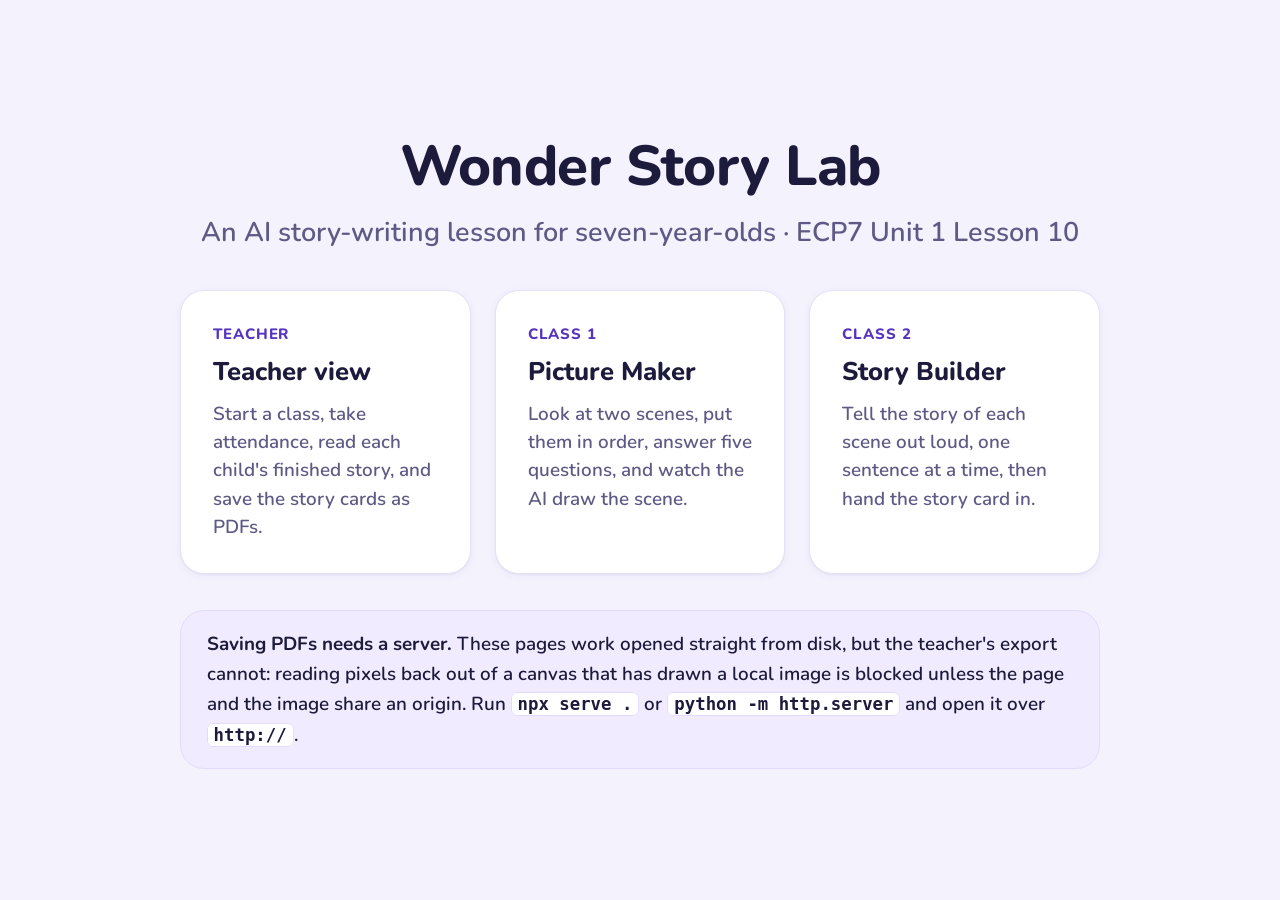
==== commit 41d7c15c: "Say "picture" to the children, and show them their words as they speak A pass over every line a seve" ====
--- a/index.html
+++ b/index.html
@@ -114,7 +114,7 @@
 
     <a class="home-card" href="student.html">
       <span class="home-card-tag">Class 1</span>
-      <span class="home-card-name">Image Maker</span>
+      <span class="home-card-name">Picture Maker</span>
       <span class="home-card-note">Look at two scenes, put them in order, answer five questions,
         and watch the AI draw the scene.</span>
     </a>
--- a/wsl-core.css
+++ b/wsl-core.css
@@ -1069,13 +1069,25 @@
 .scene-art.snowman   { background-image: url("assets/Base%20Image%202.jpg"); }
 .scene-art.ai-lights { background: center / cover no-repeat url("assets/My%20Generated%20Scene_1.png"); }
 .scene-art.ai-cave   { background: center / cover no-repeat url("assets/My%20Generated%20Scene_2.png"); }
+/* The frame and its name are one thing, stacked and centred together in the
+   square. The picture comes out of the absolute fill every other scene art uses -
+   there is no photograph here to bleed to the edges. */
 .scene-art.ai-placeholder {
   display: grid;
-  place-items: center;
+  place-content: center;
+  justify-items: center;
+  gap: 12px;
+  padding: 12px;
   background: var(--brand-soft);
   border: 2px dashed var(--brand-tint);
 }
-.scene-art.ai-placeholder > img { object-fit: contain; padding: 14%; opacity: .9; }
+.scene-art.ai-placeholder > img {
+  position: static;
+  width: min(72%, 150px);
+  height: auto;
+  padding: 0;
+  opacity: .9;
+}
 /* In the tray the card has no padding, so the card's hover outline lands right on
    the dashed edge and the two read as a doubled border. The colour goes, not the
    border, so nothing shifts by 2px on hover. */
@@ -1164,14 +1176,39 @@
   background: linear-gradient(135deg, rgba(150, 118, 255, .96), rgba(108, 75, 216, .96));
   box-shadow: inset 0 1px 0 rgba(255, 255, 255, .34), 0 2px 12px rgba(108, 75, 216, .40);
 }
+/* Only one card carries this now - the empty AI slot in the sequencing tray - and
+   it has no picture whose corner the badge could label. So it leaves the corner
+   and joins the frame inside the box, directly under it, as a caption rather than
+   a chip: on a pale tinted card there is nothing for a pill to lift off. */
+.card-badge {
+  position: static;
+  top: auto;
+  right: auto;
+  max-width: 100%;
+  white-space: nowrap;
+  padding: 0;
+  background: none;
+  border-radius: 0;
+  box-shadow: none;
+  backdrop-filter: none;
+  -webkit-backdrop-filter: none;
+  color: var(--brand-strong);
+}
+.card-badge.is-ai {
+  background: none;
+  box-shadow: none;
+  color: var(--brand-strong);
+}
+/* Placed already reads on the card itself - the picture dims and the slot below
+   fills. The caption was saying it a third time, with a tick and a white plate
+   that floated a box back onto a card the box had just been taken off. */
 .card-badge.is-placed,
 .card-badge.is-ai.is-placed {
-  background: #fff;
+  background: none;
   color: var(--brand-strong);
-  border: 1px solid var(--brand-tint);
-  box-shadow: 0 2px 10px rgba(108, 75, 216, .18);
-}
-.card-badge.is-placed::before { content: "\2713"; }
+  border: 0;
+  box-shadow: none;
+}
 
 /* Drag ghost */
 .drag-ghost {
@@ -1391,11 +1428,15 @@
   flex: none;
   width: calc(364 * var(--u));
   height: calc(100 * var(--u));
-  padding-left: calc(34 * var(--u));
+  /* Clears the star painted at the left of the button art. Half what it was:
+     the old value was balancing two words, and one sat noticeably right. */
+  padding-left: calc(17 * var(--u));
   background: center / 100% 100% no-repeat url("assets/intro/btn-start.png");
   color: #FFFFFF;
   font-family: var(--font-body);
-  font-size: calc(26 * var(--u));
+  /* One short word on a button this size can carry a lot more weight than the
+     two it used to hold. */
+  font-size: calc(40 * var(--u));
   font-weight: 800;
   letter-spacing: calc(-0.5 * var(--u));
   text-shadow: 0 2px 10px rgba(30, 8, 90, .5);
@@ -3291,13 +3332,19 @@
 @media (max-width: 900px), (orientation: portrait) and (max-width: 1100px) {
   :root { --foot-h: 92px; }
 
-  .observe-layout { grid-template-columns: minmax(0, 1fr); grid-template-rows: auto auto; }
-  .observe-aside { flex-direction: row; flex-wrap: wrap; }
+  /* Stacked, the pictures take the height that is left and the two lists sit
+     under them at their own size. Both rows being content-sized put the whole of
+     the leftover height in a gap, with the pictures on their 110px floor - on the
+     one screen whose whole job is looking at them. */
+  .observe-layout {
+    grid-template-columns: minmax(0, 1fr);
+    grid-template-rows: minmax(0, 1fr) auto;
+  }
+  .observe-aside { flex-direction: row; flex-wrap: wrap; align-items: start; }
   .observe-block { flex: 1 1 260px; }
   .mascot-note { flex: 1 1 100%; margin-top: 0; }
   .base-scene-grid .scene-art { aspect-ratio: 16 / 10; }
 
-  .observe-layout, .base-scene-grid { grid-auto-rows: min-content; }
   .base-scene-grid .scene-art { flex: 1 1 auto; aspect-ratio: auto; min-height: 110px; }
 
   /* Square slots read better than tall crops and free up vertical room. */
